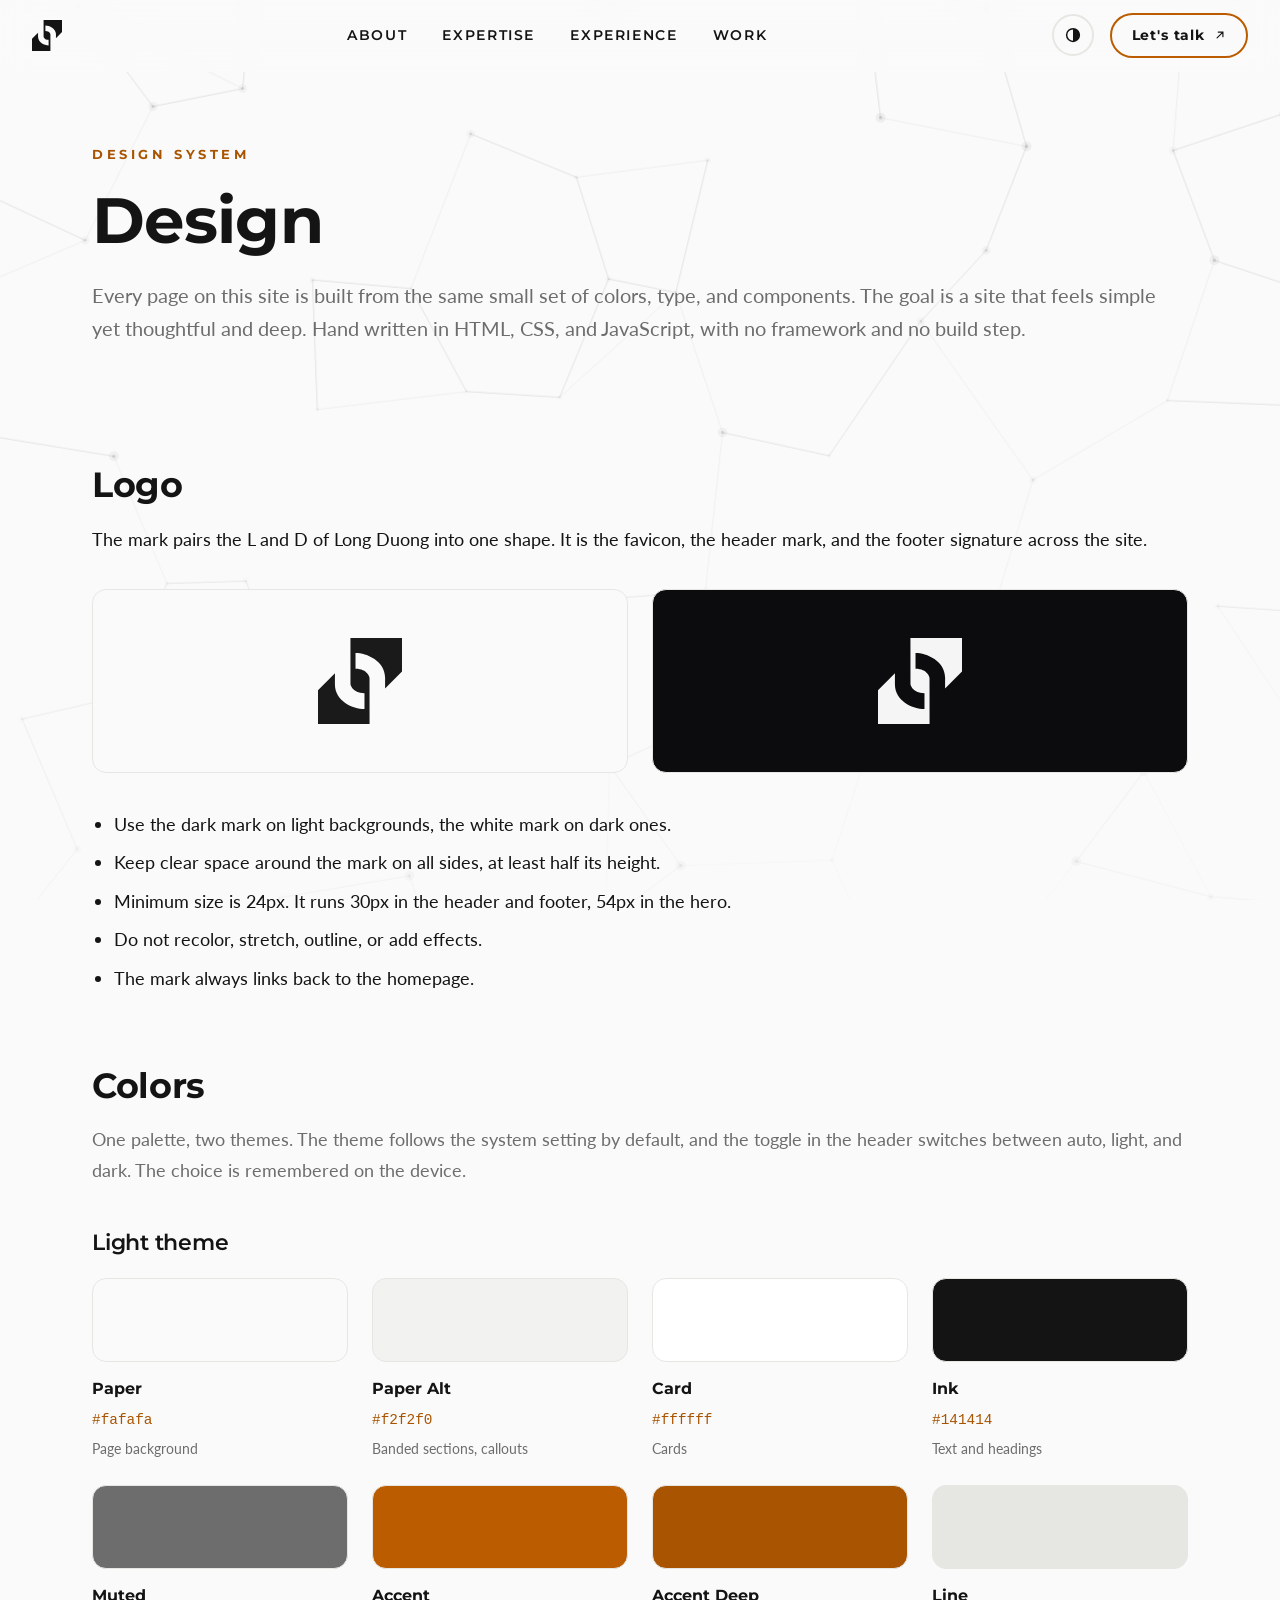
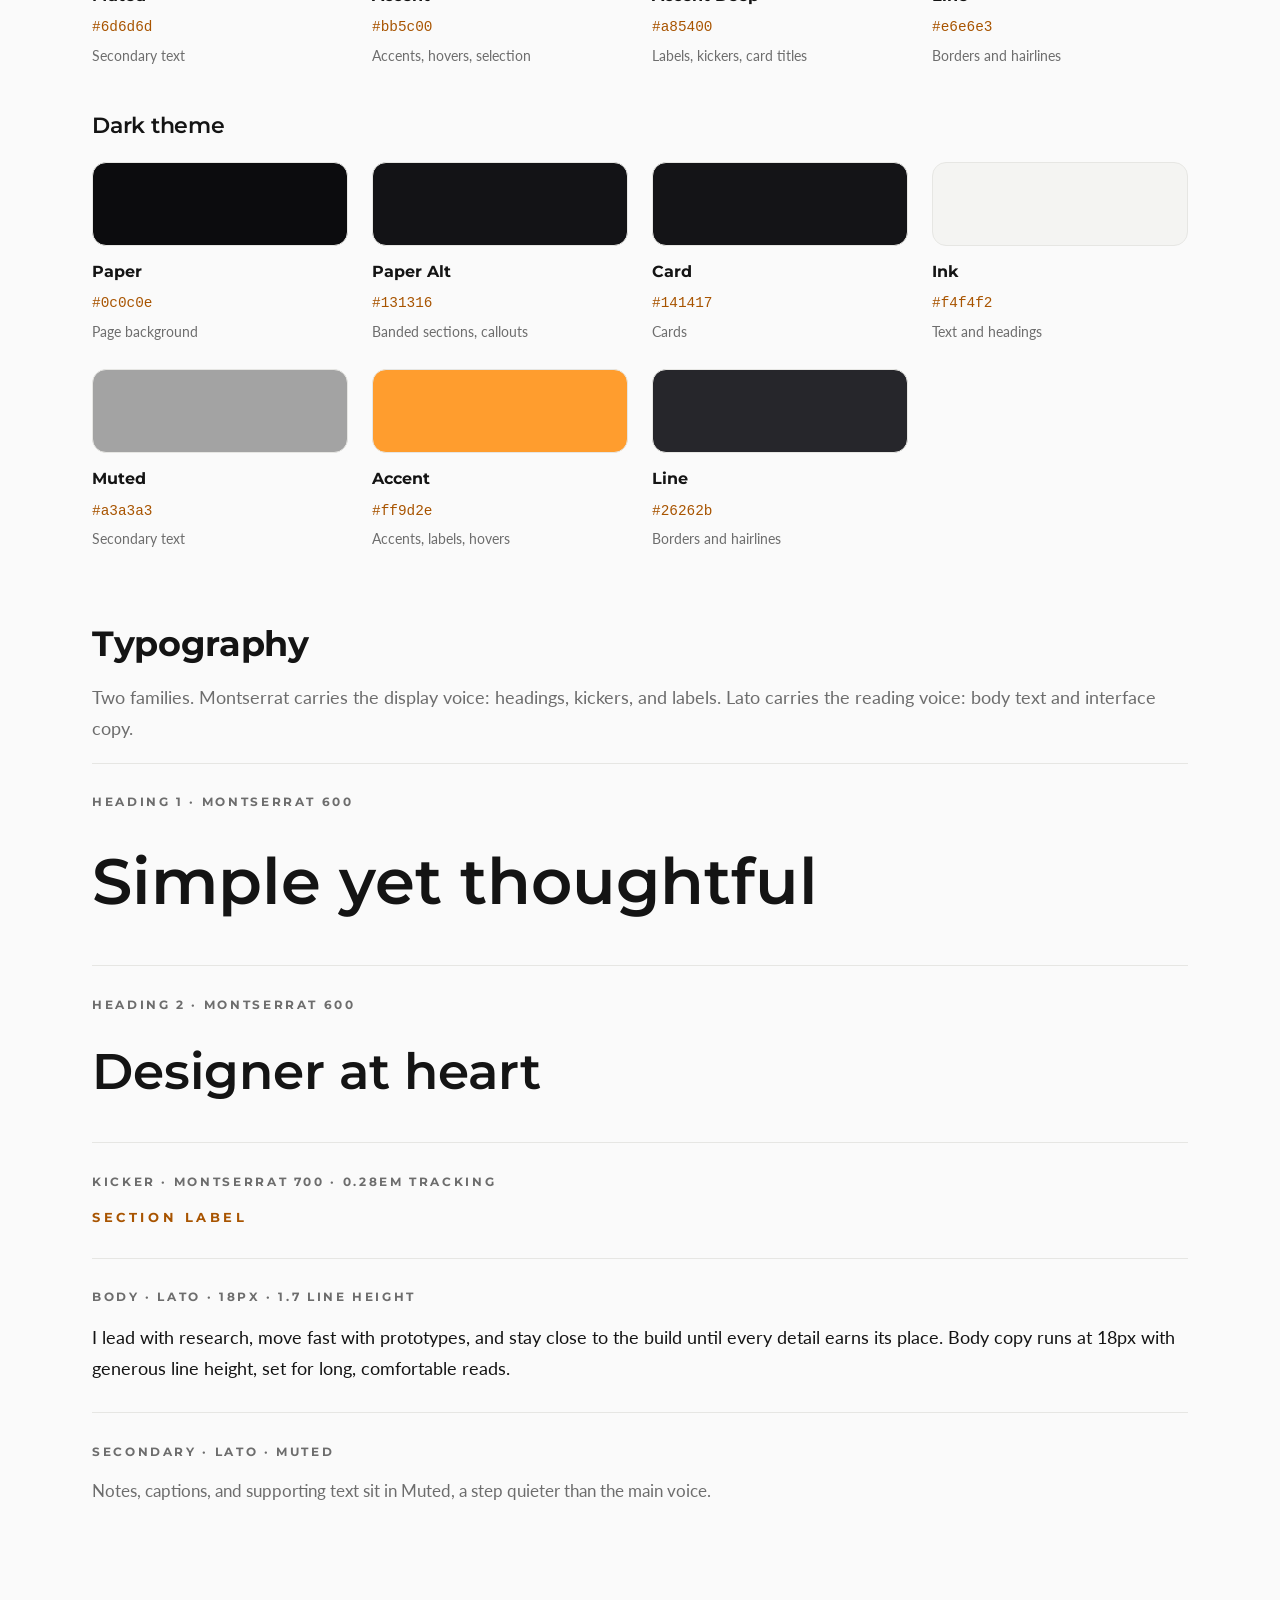
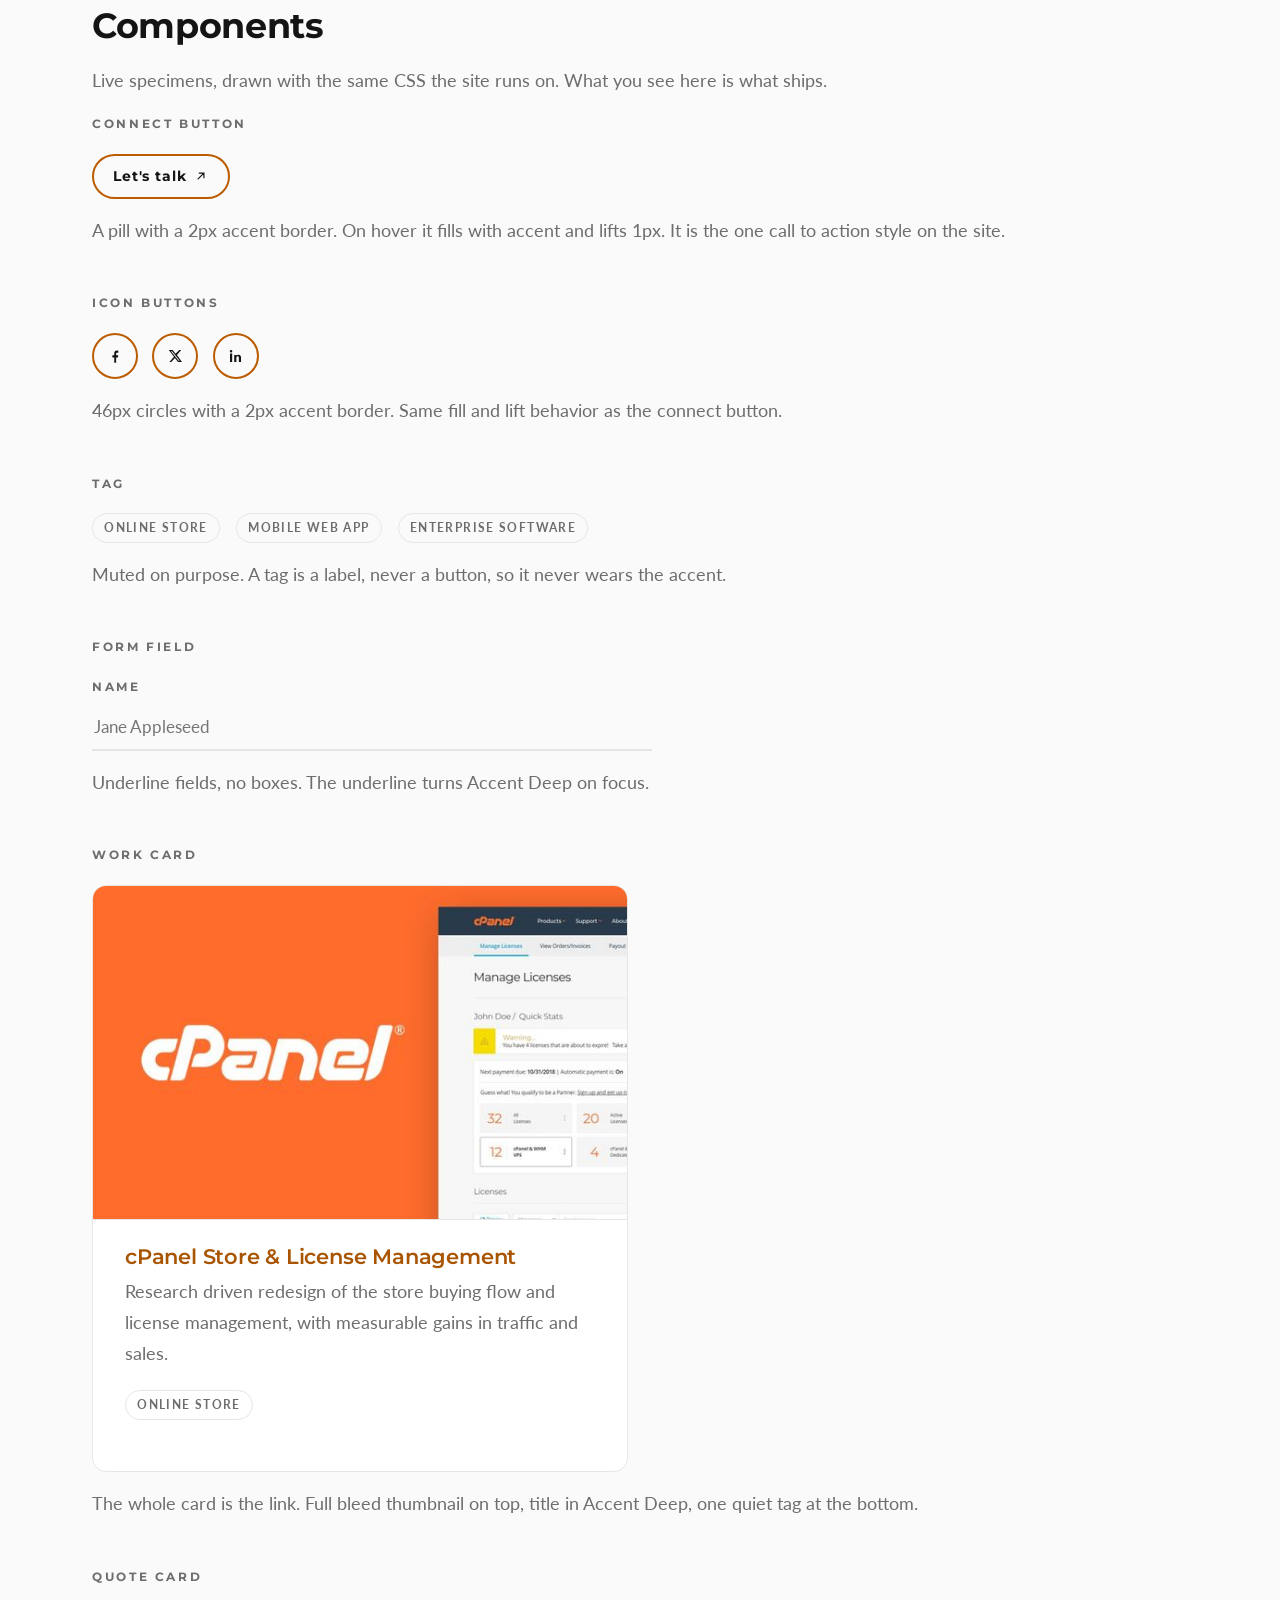
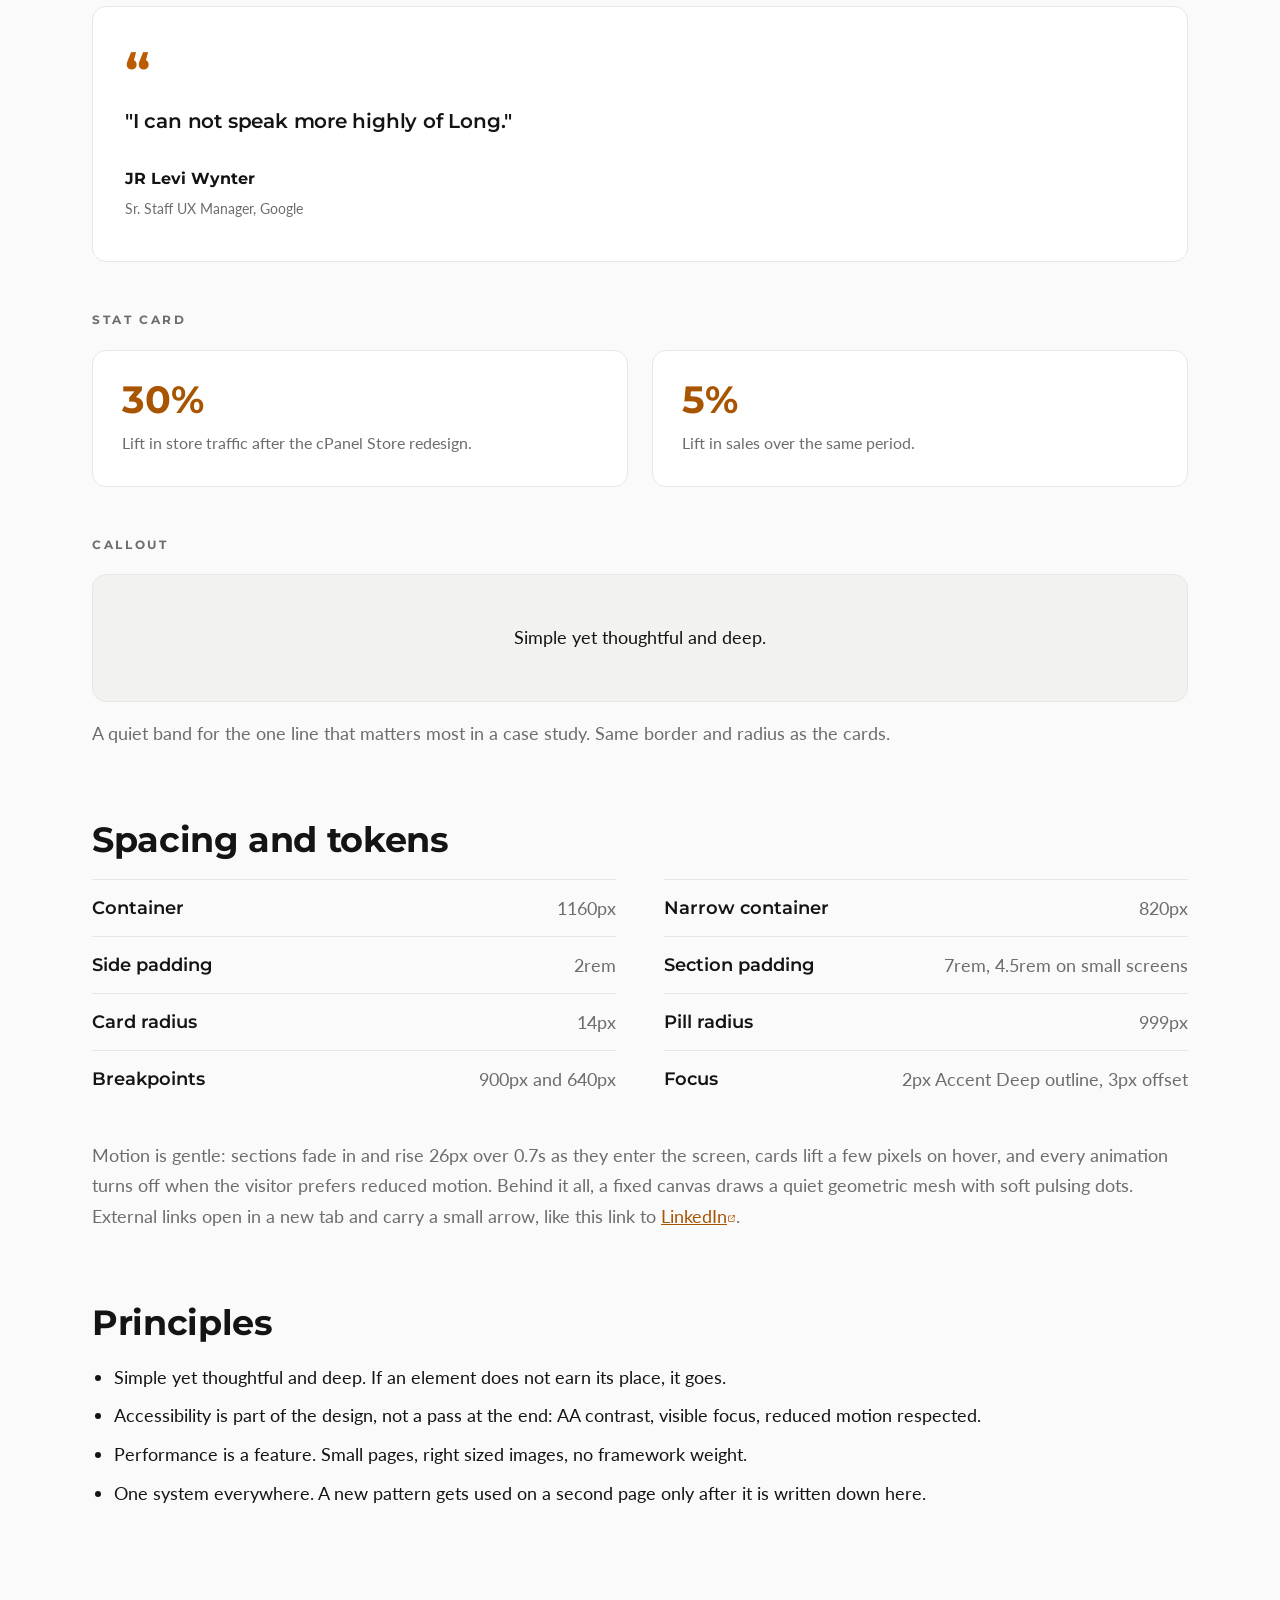
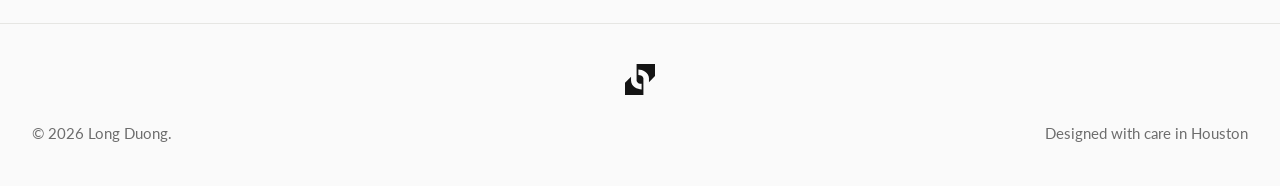
==== design/index.html @ f94f862a "Trailing-slash URLs: homepage, sitemap, design page + redirect stub" ====
<!DOCTYPE html>
<html lang="en">
<head>
<meta charset="UTF-8">
<meta name="viewport" content="width=device-width, initial-scale=1.0">
<title>Design | Long Duong</title>
<meta name="description" content="The design system behind lduong.com: logo, colors, typography, components, and tokens. Simple yet thoughtful and deep.">
<link rel="canonical" href="https://lduong.com/design">
<meta property="og:type" content="website">
<meta property="og:site_name" content="Long Duong">
<meta property="og:title" content="Design | Long Duong">
<meta property="og:description" content="The design system behind lduong.com: logo, colors, typography, components, and tokens. Simple yet thoughtful and deep.">
<meta property="og:url" content="https://lduong.com/design/">
<meta property="og:image" content="https://lduong.com/images/og-card.png">
<meta name="twitter:card" content="summary_large_image">
<meta name="twitter:title" content="Design | Long Duong">
<meta name="twitter:description" content="The design system behind lduong.com: logo, colors, typography, components, and tokens. Simple yet thoughtful and deep.">
<meta name="twitter:image" content="https://lduong.com/images/og-card.png">
<link rel="icon" type="image/svg+xml" href="../images/logo.svg" media="(prefers-color-scheme: light)">
<link rel="icon" type="image/svg+xml" href="../images/logo-white.svg" media="(prefers-color-scheme: dark)">
<link rel="apple-touch-icon" href="../favicon.svg">
<link rel="preconnect" href="https://fonts.googleapis.com">
<link rel="preconnect" href="https://fonts.gstatic.com" crossorigin>
<link rel="preload" as="style" href="https://fonts.googleapis.com/css2?family=Montserrat:wght@300;400;600;700;800&family=Lato:ital,wght@0,300;0,400;0,700;1,400&display=swap">
<link href="https://fonts.googleapis.com/css2?family=Montserrat:wght@300;400;600;700;800&family=Lato:ital,wght@0,300;0,400;0,700;1,400&display=swap" rel="stylesheet" media="print" onload="this.media='all'">
<noscript><link href="https://fonts.googleapis.com/css2?family=Montserrat:wght@300;400;600;700;800&family=Lato:ital,wght@0,300;0,400;0,700;1,400&display=swap" rel="stylesheet"></noscript>
<script>
(function(){try{var t=localStorage.getItem('ld-theme');if(t==='light'||t==='dark')document.documentElement.setAttribute('data-theme',t);}catch(e){}})();
</script>
<!-- Google tag (gtag.js) -->
<script async src="https://www.googletagmanager.com/gtag/js?id=G-ZN2ECQF2DN"></script>
<script>
  window.dataLayer = window.dataLayer || [];
  function gtag(){dataLayer.push(arguments);}
  gtag('js', new Date());
  gtag('config', 'G-ZN2ECQF2DN');
</script>
<!-- Microsoft Clarity -->
<script type="text/javascript">
  (function(c,l,a,r,i,t,y){
    c[a]=c[a]||function(){(c[a].q=c[a].q||[]).push(arguments)};
    t=l.createElement(r);t.async=1;t.src="https://www.clarity.ms/tag/"+i;
    y=l.getElementsByTagName(r)[0];y.parentNode.insertBefore(t,y);
  })(window, document, "clarity", "script", "u0vo263eke");
</script>
<link rel="stylesheet" href="../styles.css?v=56">
<style>
  .ds-sub { font-family: var(--display); font-size: 1.35rem; font-weight: 600; margin: 2.8rem 0 1.2rem; }
  .ds-note { color: var(--muted); margin-bottom: 1.2rem; }
  .ds-rules { margin: 0 0 1.2rem 1.4rem; }
  .ds-rules li { margin-bottom: 0.5rem; }
  .logo-cards { display: grid; grid-template-columns: 1fr 1fr; gap: 1.5rem; margin: 2.2rem 0; }
  .logo-card { border: 1px solid var(--line); border-radius: 14px; padding: 3rem 2rem; display: flex; align-items: center; justify-content: center; }
  .logo-card.light { background: #fafafa; }
  .logo-card.dark { background: #0c0c0e; }
  .logo-card img { width: 84px; height: auto; display: block; }
  .swatches { display: grid; grid-template-columns: repeat(4, 1fr); gap: 1.5rem; margin: 1.5rem 0 2.2rem; }
  .sw .chip { height: 84px; border: 1px solid var(--line); border-radius: 14px; margin-bottom: 0.8rem; }
  .sw .meta b { display: block; font-family: var(--display); font-size: 1rem; font-weight: 700; }
  .sw .meta code { font-size: 0.9rem; color: var(--accent-deep); }
  .sw .meta span { display: block; color: var(--muted); font-size: 0.9rem; margin-top: 0.25rem; }
  .spec { border-top: 1px solid var(--line); padding: 1.8rem 0; }
  .spec:last-of-type { border-bottom: 1px solid var(--line); }
  .spec .spec-label { font-family: var(--display); font-size: 0.75rem; font-weight: 700; letter-spacing: 0.22em; text-transform: uppercase; color: var(--muted); margin-bottom: 0.9rem; }
  .spec-h1 { font-size: clamp(2.4rem, 5.5vw, 4rem); font-weight: 600; }
  .spec-h2 { font-size: clamp(2rem, 4.5vw, 3.1rem); font-weight: 600; }
  .comp-block { margin: 0 0 3rem; }
  .comp-block:last-child { margin-bottom: 0; }
  .comp-label { font-family: var(--display); font-size: 0.75rem; font-weight: 700; letter-spacing: 0.22em; text-transform: uppercase; color: var(--muted); margin-bottom: 1.1rem; }
  .comp-row { display: flex; gap: 1rem; align-items: center; flex-wrap: wrap; }
  .tokens { display: grid; grid-template-columns: 1fr 1fr; gap: 0 3rem; margin: 0; }
  .tokens div { display: flex; justify-content: space-between; gap: 2rem; padding: 0.8rem 0; border-top: 1px solid var(--line); }
  .tokens dt { font-family: var(--display); font-weight: 600; }
  .tokens dd { color: var(--muted); text-align: right; margin: 0; }
  @media (max-width: 900px) {
    .swatches { grid-template-columns: repeat(2, 1fr); }
    .tokens { grid-template-columns: 1fr; }
  }
  @media (max-width: 640px) {
    .logo-cards { grid-template-columns: 1fr; }
    .swatches { grid-template-columns: 1fr; }
  }
</style>
</head>
<body>
<canvas id="bgCanvas" aria-hidden="true"></canvas>

<header class="site-nav" id="siteNav">
  <a class="nav-logo" href="../#top" aria-label="Long Duong, back to homepage">
    <svg viewBox="0 0 150 153.76" width="30" height="31" aria-hidden="true"><path fill="currentColor" d="M58,82.65s3,16,25,16v28.14c-21,0-52.8-14.17-52.8-44.31,0-7.07.07-13.51.07-19.3L0,93.46c0,.16.08.32.12.48L0,93.88v59.88H92.09L92,71S89,55,67,55V26.86c20,0,52.84,14.17,52.84,44.31,0,6.92-.07,13.24-.07,18.93L150,59.88v0l0,0V0H57.93Z"/></svg>
  </a>
  <nav class="nav-links" aria-label="Primary">
    <a href="../#about">About</a>
    <a href="../#expertise">Expertise</a>
    <a href="../#experience">Experience</a>
    <a href="../#work">Work</a>
  </nav>
  <div class="nav-actions">
    <button class="theme-toggle" id="themeToggle" data-state="auto" aria-label="Theme: auto. Activate to change.">
      <svg class="tt-auto" viewBox="0 0 24 24" width="18" height="18" aria-hidden="true"><circle cx="12" cy="12" r="8.5" fill="none" stroke="currentColor" stroke-width="2"/><path d="M12 3.5a8.5 8.5 0 0 1 0 17z" fill="currentColor"/></svg>
      <svg class="tt-sun" viewBox="0 0 24 24" width="18" height="18" aria-hidden="true"><circle cx="12" cy="12" r="4.5" fill="none" stroke="currentColor" stroke-width="2"/><path d="M12 2.5v2.3M12 19.2v2.3M2.5 12h2.3M19.2 12h2.3M5.2 5.2l1.6 1.6M17.2 17.2l1.6 1.6M18.8 5.2l-1.6 1.6M6.8 17.2l-1.6 1.6" stroke="currentColor" stroke-width="2" stroke-linecap="round"/></svg>
      <svg class="tt-moon" viewBox="0 0 24 24" width="18" height="18" aria-hidden="true"><path d="M20 14.5A8 8 0 0 1 9.5 4 8 8 0 1 0 20 14.5z" fill="none" stroke="currentColor" stroke-width="2" stroke-linejoin="round"/></svg>
    </button>
    <a class="btn-connect" href="../#contact">Let's talk
      <svg viewBox="0 0 24 24" width="14" height="14" aria-hidden="true"><path d="M7 17L17 7M9 7h8v8" fill="none" stroke="currentColor" stroke-width="2" stroke-linecap="round"/></svg>
    </a>
  </div>
</header>

<main id="top">

  <section class="case-hero">
    <div class="wrap">
      <p class="kicker">Design system</p>
      <h1>Design</h1>
      <p class="case-lede">Every page on this site is built from the same small set of colors, type, and components. The goal is a site that feels simple yet thoughtful and deep. Hand written in HTML, CSS, and JavaScript, with no framework and no build step.</p>
    </div>
  </section>

  <div class="case-body">
    <div class="wrap">

      <h2 class="reveal">Logo</h2>
      <p class="reveal">The mark pairs the L and D of Long Duong into one shape. It is the favicon, the header mark, and the footer signature across the site.</p>
      <div class="logo-cards reveal">
        <div class="logo-card light"><img src="../images/logo.svg" alt="Long Duong logo, dark on light"></div>
        <div class="logo-card dark"><img src="../images/logo-white.svg" alt="Long Duong logo, white on dark"></div>
      </div>
      <ul class="ds-rules reveal">
        <li>Use the dark mark on light backgrounds, the white mark on dark ones.</li>
        <li>Keep clear space around the mark on all sides, at least half its height.</li>
        <li>Minimum size is 24px. It runs 30px in the header and footer, 54px in the hero.</li>
        <li>Do not recolor, stretch, outline, or add effects.</li>
        <li>The mark always links back to the homepage.</li>
      </ul>

      <h2 class="reveal">Colors</h2>
      <p class="ds-note reveal">One palette, two themes. The theme follows the system setting by default, and the toggle in the header switches between auto, light, and dark. The choice is remembered on the device.</p>

      <h3 class="ds-sub reveal">Light theme</h3>
      <div class="swatches reveal">
        <div class="sw"><div class="chip" style="background:#fafafa"></div><div class="meta"><b>Paper</b><code>#fafafa</code><span>Page background</span></div></div>
        <div class="sw"><div class="chip" style="background:#f2f2f0"></div><div class="meta"><b>Paper Alt</b><code>#f2f2f0</code><span>Banded sections, callouts</span></div></div>
        <div class="sw"><div class="chip" style="background:#ffffff"></div><div class="meta"><b>Card</b><code>#ffffff</code><span>Cards</span></div></div>
        <div class="sw"><div class="chip" style="background:#141414"></div><div class="meta"><b>Ink</b><code>#141414</code><span>Text and headings</span></div></div>
        <div class="sw"><div class="chip" style="background:#6d6d6d"></div><div class="meta"><b>Muted</b><code>#6d6d6d</code><span>Secondary text</span></div></div>
        <div class="sw"><div class="chip" style="background:#bb5c00"></div><div class="meta"><b>Accent</b><code>#bb5c00</code><span>Accents, hovers, selection</span></div></div>
        <div class="sw"><div class="chip" style="background:#a85400"></div><div class="meta"><b>Accent Deep</b><code>#a85400</code><span>Labels, kickers, card titles</span></div></div>
        <div class="sw"><div class="chip" style="background:#e6e6e3"></div><div class="meta"><b>Line</b><code>#e6e6e3</code><span>Borders and hairlines</span></div></div>
      </div>

      <h3 class="ds-sub reveal">Dark theme</h3>
      <div class="swatches reveal">
        <div class="sw"><div class="chip" style="background:#0c0c0e"></div><div class="meta"><b>Paper</b><code>#0c0c0e</code><span>Page background</span></div></div>
        <div class="sw"><div class="chip" style="background:#131316"></div><div class="meta"><b>Paper Alt</b><code>#131316</code><span>Banded sections, callouts</span></div></div>
        <div class="sw"><div class="chip" style="background:#141417"></div><div class="meta"><b>Card</b><code>#141417</code><span>Cards</span></div></div>
        <div class="sw"><div class="chip" style="background:#f4f4f2"></div><div class="meta"><b>Ink</b><code>#f4f4f2</code><span>Text and headings</span></div></div>
        <div class="sw"><div class="chip" style="background:#a3a3a3"></div><div class="meta"><b>Muted</b><code>#a3a3a3</code><span>Secondary text</span></div></div>
        <div class="sw"><div class="chip" style="background:#ff9d2e"></div><div class="meta"><b>Accent</b><code>#ff9d2e</code><span>Accents, labels, hovers</span></div></div>
        <div class="sw"><div class="chip" style="background:#26262b"></div><div class="meta"><b>Line</b><code>#26262b</code><span>Borders and hairlines</span></div></div>
      </div>

      <h2 class="reveal">Typography</h2>
      <p class="ds-note reveal">Two families. Montserrat carries the display voice: headings, kickers, and labels. Lato carries the reading voice: body text and interface copy.</p>

      <div class="spec reveal">
        <p class="spec-label">Heading 1 · Montserrat 600</p>
        <p class="spec-h1" style="font-family:var(--display);margin:0">Simple yet thoughtful</p>
      </div>
      <div class="spec reveal">
        <p class="spec-label">Heading 2 · Montserrat 600</p>
        <p class="spec-h2" style="font-family:var(--display);margin:0">Designer at heart</p>
      </div>
      <div class="spec reveal">
        <p class="spec-label">Kicker · Montserrat 700 · 0.28em tracking</p>
        <p class="kicker" style="margin:0">Section label</p>
      </div>
      <div class="spec reveal">
        <p class="spec-label">Body · Lato · 18px · 1.7 line height</p>
        <p style="margin:0">I lead with research, move fast with prototypes, and stay close to the build until every detail earns its place. Body copy runs at 18px with generous line height, set for long, comfortable reads.</p>
      </div>
      <div class="spec reveal">
        <p class="spec-label">Secondary · Lato · Muted</p>
        <p class="section-note" style="margin:0">Notes, captions, and supporting text sit in Muted, a step quieter than the main voice.</p>
      </div>

      <h2 class="reveal">Components</h2>
      <p class="ds-note reveal">Live specimens, drawn with the same CSS the site runs on. What you see here is what ships.</p>

      <div class="comp-block reveal">
        <p class="comp-label">Connect button</p>
        <div class="comp-row">
          <a class="btn-connect" href="../#contact">Let's talk
            <svg viewBox="0 0 24 24" width="14" height="14" aria-hidden="true"><path d="M7 17L17 7M9 7h8v8" fill="none" stroke="currentColor" stroke-width="2" stroke-linecap="round"/></svg>
          </a>
        </div>
        <p class="ds-note" style="margin-top:1rem">A pill with a 2px accent border. On hover it fills with accent and lifts 1px. It is the one call to action style on the site.</p>
      </div>

      <div class="comp-block reveal">
        <p class="comp-label">Icon buttons</p>
        <div class="socials" style="justify-content:flex-start;margin-top:0">
          <a href="https://www.facebook.com/lduongh" target="_blank" rel="noopener" aria-label="Facebook, opens in new tab">
            <svg viewBox="0 0 24 24" width="18" height="18"><path fill="currentColor" d="M13.5 21v-7h2.4l.4-3h-2.8V9.1c0-.9.3-1.5 1.6-1.5h1.3V4.9c-.3 0-1.1-.1-2-.1-2 0-3.4 1.2-3.4 3.5V11H8.5v3H11v7h2.5z"/></svg>
          </a>
          <a href="https://x.com/lduongh" target="_blank" rel="noopener" aria-label="X, opens in new tab">
            <svg viewBox="0 0 24 24" width="18" height="18"><path fill="currentColor" d="M17.7 4h2.6l-5.7 6.6L21.3 20h-5.3l-4.1-5.4L7.1 20H4.5l6.1-7L3.7 4H9l3.7 4.9L17.7 4zm-.9 14.4h1.4L8.1 5.5H6.6l10.2 12.9z"/></svg>
          </a>
          <a href="https://www.linkedin.com/in/lduongh/" target="_blank" rel="noopener" aria-label="LinkedIn, opens in new tab">
            <svg viewBox="0 0 24 24" width="18" height="18"><path fill="currentColor" d="M6.9 8.6H4V20h2.9V8.6zM5.4 7.3a1.7 1.7 0 1 0 0-3.4 1.7 1.7 0 0 0 0 3.4zM9.6 20h2.9v-5.7c0-.3 0-.6.1-.8.2-.6.7-1.2 1.6-1.2 1.1 0 1.6.9 1.6 2.2V20h2.9v-5.9c0-2.6-1.4-3.8-3.2-3.8-1.5 0-2.2.8-2.5 1.4v-1.1H9.6V20z"/></svg>
          </a>
        </div>
        <p class="ds-note" style="margin-top:1rem">46px circles with a 2px accent border. Same fill and lift behavior as the connect button.</p>
      </div>

      <div class="comp-block reveal">
        <p class="comp-label">Tag</p>
        <div class="comp-row"><span class="work-tag">Online store</span><span class="work-tag">Mobile web app</span><span class="work-tag">Enterprise software</span></div>
        <p class="ds-note" style="margin-top:1rem">Muted on purpose. A tag is a label, never a button, so it never wears the accent.</p>
      </div>

      <div class="comp-block reveal">
        <p class="comp-label">Form field</p>
        <div class="field" style="max-width:560px;margin-bottom:0">
          <label for="ds-name">Name</label>
          <input id="ds-name" type="text" autocomplete="off" placeholder="Jane Appleseed">
        </div>
        <p class="ds-note" style="margin-top:1rem">Underline fields, no boxes. The underline turns Accent Deep on focus.</p>
      </div>

      <div class="comp-block reveal">
        <p class="comp-label">Work card</p>
        <div class="work-grid">
          <a class="work-card" href="../case-studies/cpanel-store/">
            <span class="work-thumb"><img src="../images/case-studies/cpanel-header.jpg?v=2" alt="cPanel Store redesign preview" loading="lazy"></span>
            <h3>cPanel Store &amp; License Management</h3>
            <p>Research driven redesign of the store buying flow and license management, with measurable gains in traffic and sales.</p>
            <p class="work-tag-row"><span class="work-tag">Online store</span></p>
          </a>
        </div>
        <p class="ds-note" style="margin-top:1rem">The whole card is the link. Full bleed thumbnail on top, title in Accent Deep, one quiet tag at the bottom.</p>
      </div>

      <div class="comp-block reveal">
        <p class="comp-label">Quote card</p>
        <figure class="quote-card">
          <blockquote>"I can not speak more highly of Long."</blockquote>
          <figcaption>
            <strong>JR Levi Wynter</strong>
            <span>Sr. Staff UX Manager, Google</span>
          </figcaption>
        </figure>
      </div>

      <div class="comp-block reveal">
        <p class="comp-label">Stat card</p>
        <div class="case-stats" style="margin:0">
          <div class="case-stat">
            <span class="num">30%</span>
            <p>Lift in store traffic after the cPanel Store redesign.</p>
          </div>
          <div class="case-stat">
            <span class="num">5%</span>
            <p>Lift in sales over the same period.</p>
          </div>
        </div>
      </div>

      <div class="comp-block reveal">
        <p class="comp-label">Callout</p>
        <p class="case-callout" style="margin:0">Simple yet thoughtful and deep.</p>
        <p class="ds-note" style="margin-top:1rem">A quiet band for the one line that matters most in a case study. Same border and radius as the cards.</p>
      </div>

      <h2 class="reveal">Spacing and tokens</h2>
      <dl class="tokens reveal">
        <div><dt>Container</dt><dd>1160px</dd></div>
        <div><dt>Narrow container</dt><dd>820px</dd></div>
        <div><dt>Side padding</dt><dd>2rem</dd></div>
        <div><dt>Section padding</dt><dd>7rem, 4.5rem on small screens</dd></div>
        <div><dt>Card radius</dt><dd>14px</dd></div>
        <div><dt>Pill radius</dt><dd>999px</dd></div>
        <div><dt>Breakpoints</dt><dd>900px and 640px</dd></div>
        <div><dt>Focus</dt><dd>2px Accent Deep outline, 3px offset</dd></div>
      </dl>
      <p class="ds-note reveal" style="margin-top:2rem">Motion is gentle: sections fade in and rise 26px over 0.7s as they enter the screen, cards lift a few pixels on hover, and every animation turns off when the visitor prefers reduced motion. Behind it all, a fixed canvas draws a quiet geometric mesh with soft pulsing dots. External links open in a new tab and carry a small arrow, like this link to <a href="https://www.linkedin.com/in/lduongh/" target="_blank" rel="noopener" aria-label="LinkedIn, opens in new tab" style="color:var(--accent-deep)">LinkedIn<svg class="ext-icon" viewBox="0 0 24 24" width="9" height="9" aria-hidden="true" fill="none" stroke="currentColor" stroke-width="2" stroke-linecap="round" stroke-linejoin="round"><path d="M15 4h5v5"/><path d="M20 4 10.5 13.5"/><path d="M19 13.5V19a1 1 0 0 1-1 1H5a1 1 0 0 1-1-1V6a1 1 0 0 1 1-1h5.5"/></svg></a>.</p>

      <h2 class="reveal">Principles</h2>
      <ul class="ds-rules reveal">
        <li>Simple yet thoughtful and deep. If an element does not earn its place, it goes.</li>
        <li>Accessibility is part of the design, not a pass at the end: AA contrast, visible focus, reduced motion respected.</li>
        <li>Performance is a feature. Small pages, right sized images, no framework weight.</li>
        <li>One system everywhere. A new pattern gets used on a second page only after it is written down here.</li>
      </ul>

    </div>
  </div>

</main>

<footer class="site-footer">
  <div class="wrap">
    <a class="foot-logo" href="../#top" aria-label="Back to top">
      <svg viewBox="0 0 150 153.76" width="30" height="31" aria-hidden="true"><path fill="currentColor" d="M58,82.65s3,16,25,16v28.14c-21,0-52.8-14.17-52.8-44.31,0-7.07.07-13.51.07-19.3L0,93.46c0,.16.08.32.12.48L0,93.88v59.88H92.09L92,71S89,55,67,55V26.86c20,0,52.84,14.17,52.84,44.31,0,6.92-.07,13.24-.07,18.93L150,59.88v0l0,0V0H57.93Z"/></svg>
    </a>
    <div class="foot-row">
      <p>© <span id="year">2026</span> Long Duong.</p>
      <p><a class="foot-design" href="./">Designed with care in Houston</a></p>
    </div>
  </div>
</footer>

<script src="../script.js?v=34"></script>
</body>
</html>
---- styles.css ----
/* ============ lduongh v2.0 — editorial minimal ============ */
:root {
  --paper: #fafafa;
  --paper-alt: #f2f2f0;
  --ink: #141414;
  --muted: #6d6d6d;
  --line: #e6e6e3;
  --accent: #bb5c00;
  --accent-deep: #a85400;
  --accent-solid: #bb5c00;
  --btn-bg: #141414;
  --btn-text: #ffffff;
  --on-accent: #ffffff;
  --card: #ffffff;
  --maxw: 1160px;
  --narrow: 820px;
  --display: "Montserrat", -apple-system, "Segoe UI", sans-serif;
  --text: "Lato", -apple-system, "Segoe UI", sans-serif;
}

@media (prefers-color-scheme: dark) {
  :root:not([data-theme="light"]) {
    --paper: #0c0c0e;
    --paper-alt: #131316;
    --ink: #f4f4f2;
    --muted: #a3a3a3;
    --line: #26262b;
    --accent: #ff9d2e;
    --accent-deep: #ff9d2e;
    --accent-solid: #ff9d2e;
    --btn-bg: #f4f4f2;
    --btn-text: #0c0c0e;
    --on-accent: #0c0c0e;
    --card: #141417;
  }
}
:root[data-theme="dark"] {
  --paper: #0c0c0e;
  --paper-alt: #131316;
  --ink: #f4f4f2;
  --muted: #a3a3a3;
  --line: #26262b;
  --accent: #ff9d2e;
  --accent-deep: #ff9d2e;
  --accent-solid: #ff9d2e;
  --btn-bg: #f4f4f2;
  --btn-text: #0c0c0e;
  --on-accent: #0c0c0e;
  --card: #141417;
}

* { margin: 0; padding: 0; box-sizing: border-box; }

html { scroll-behavior: smooth; }

body {
  font-family: var(--text);
  background: var(--paper);
  color: var(--ink);
  font-size: 18px;
  line-height: 1.7;
  -webkit-font-smoothing: antialiased;
}

::selection { background: var(--accent-solid); color: var(--on-accent); }

/* Ambient geometric lattice rendered on a fixed canvas behind the page. */
#bgCanvas {
  position: fixed;
  inset: 0;
  width: 100%;
  height: 100%;
  z-index: 0;
  pointer-events: none;
}
main, .site-footer { position: relative; z-index: 1; }

.wrap { max-width: var(--maxw); margin: 0 auto; padding: 0 2rem; }
.wrap.narrow { max-width: var(--narrow); }
.center { text-align: center; }

h1, h2, h3 { font-family: var(--display); line-height: 1.12; letter-spacing: -0.01em; }

section { scroll-margin-top: 84px; }
.section { padding: 7rem 0; }
.section.alt { background: var(--paper-alt); }

.kicker {
  font-family: var(--display);
  font-size: 0.8rem;
  font-weight: 700;
  letter-spacing: 0.28em;
  text-transform: uppercase;
  color: var(--accent-deep);
  margin-bottom: 1.2rem;
}

.section h2 {
  font-size: clamp(2rem, 4.5vw, 3.1rem);
  font-weight: 600;
  margin-bottom: 2rem;
}

.section-note {
  color: var(--muted);
  font-size: 1.05rem;
  margin-bottom: 3rem;
}
.center .section-note { margin-left: auto; margin-right: auto; }

/* ---------- reveal ---------- */
.reveal { opacity: 0; transform: translateY(26px); transition: opacity 0.7s ease, transform 0.7s ease; }
.reveal.in { opacity: 1; transform: none; }
@media (prefers-reduced-motion: reduce) {
  .reveal { opacity: 1; transform: none; transition: none; }
  .work-thumb img, .work-card:hover .work-thumb img { transform: none; transition: none; }
  html { scroll-behavior: auto; }
}

/* ---------- nav ---------- */
.site-nav {
  position: fixed; top: 0; left: 0; right: 0; z-index: 50;
  display: flex; align-items: center; justify-content: space-between;
  padding: 0 2rem; height: 72px;
  background: color-mix(in srgb, var(--paper) 82%, transparent);
  backdrop-filter: blur(14px); -webkit-backdrop-filter: blur(14px);
  border-bottom: 1px solid transparent;
  transition: border-color 0.3s ease;
}
.site-nav.scrolled { border-bottom-color: var(--line); }

.nav-logo { display: inline-flex; color: var(--ink); transition: color 0.25s ease; }
.nav-logo:hover { color: var(--accent); }
.logo-light { display: none; }
@media (prefers-color-scheme: dark) {
  :root:not([data-theme="light"]) .logo-dark { display: none; }
  :root:not([data-theme="light"]) .logo-light { display: inline-block; }
}
:root[data-theme="dark"] .logo-dark { display: none; }
:root[data-theme="dark"] .logo-light { display: inline-block; }

.hero-role .arrow { color: var(--accent); font-weight: 400; }
.nav-actions { display: flex; align-items: center; gap: 1rem; }
.theme-toggle {
  display: inline-flex; align-items: center; justify-content: center;
  width: 42px; height: 42px; border-radius: 50%;
  background: transparent; border: 2px solid var(--line);
  color: var(--ink); cursor: pointer;
  transition: border-color 0.25s ease, color 0.25s ease, transform 0.25s ease;
}
.theme-toggle:hover { border-color: var(--accent-solid); color: var(--accent); transform: translateY(-2px); }
.theme-toggle svg { display: none; }
.theme-toggle[data-state="auto"] .tt-auto { display: block; }
.theme-toggle[data-state="light"] .tt-sun { display: block; }
.theme-toggle[data-state="dark"] .tt-moon { display: block; }

.nav-links { display: flex; gap: 2.2rem; }
.nav-links a {
  color: var(--ink); text-decoration: none;
  font-family: var(--display); font-size: 0.85rem; font-weight: 600;
  letter-spacing: 0.12em; text-transform: uppercase;
  position: relative;
}
.nav-links a::after {
  content: ""; position: absolute; left: 0; bottom: -6px;
  width: 0; height: 2px; background: var(--accent);
  transition: width 0.25s ease;
}
.nav-links a:hover::after { width: 100%; }

.btn-connect {
  display: inline-flex; align-items: center; gap: 0.5rem;
  font-family: var(--display); font-size: 0.85rem; font-weight: 700;
  letter-spacing: 0.06em; text-decoration: none;
  color: var(--ink); background: transparent;
  border: 2px solid var(--accent-solid);
  padding: 0.55rem 1.2rem; border-radius: 999px;
  transition: background 0.25s ease, color 0.25s ease, transform 0.25s ease;
}
.btn-connect:hover { background: var(--accent-solid); color: var(--on-accent); border-color: var(--accent-solid); transform: translateY(-1px); }

/* ---------- hero ---------- */
.hero {
  min-height: 100svh;
  display: flex; flex-direction: column; justify-content: center;
  padding: 9rem 0 4rem; position: relative; overflow: hidden;
}
.hero-grid {
  display: grid; grid-template-columns: 7fr 5fr;
  gap: 4rem; align-items: stretch; position: relative;
}
.hero-mark { margin-bottom: 1.6rem; }
.eyebrow {
  font-family: var(--display); font-size: 0.8rem; font-weight: 700;
  letter-spacing: 0.28em; text-transform: uppercase;
  color: var(--muted); margin-bottom: 1.4rem;
}
.eyebrow::before {
  content: ""; display: inline-block; width: 2.2rem; height: 2px;
  background: var(--accent); vertical-align: middle; margin-right: 0.8rem;
}
.hero h1 {
  font-size: clamp(3.8rem, 10vw, 7.5rem);
  font-weight: 600; letter-spacing: -0.03em; line-height: 0.98;
  margin-bottom: 1.4rem;
}
.hero-role {
  font-family: var(--display); font-size: clamp(1.05rem, 2.4vw, 1.4rem);
  font-weight: 600; margin-bottom: 1.4rem;
}
.hero-role .amp { color: var(--accent-deep); font-weight: 400; }
.hero-lede { color: var(--muted); font-size: 1.1rem; margin-bottom: 2.2rem; }

.hero-socials { display: flex; gap: 0.8rem; }
.hero-socials a {
  width: 46px; height: 46px; border-radius: 50%;
  background: transparent; color: var(--ink);
  border: 2px solid var(--accent-solid);
  display: inline-flex; align-items: center; justify-content: center;
  transition: all 0.25s ease;
}
.hero-socials a:hover { background: var(--accent-solid); color: var(--on-accent); border-color: var(--accent-solid); transform: translateY(-2px); }

.hero-photo { display: flex; }
.hero-photo img {
  width: 100%; height: 100%; object-fit: cover; object-position: top center;
  clip-path: polygon(12% 0, 100% 0, 100% 88%, 88% 100%, 0 100%, 0 12%);
  filter: grayscale(18%);
}

.scroll-cue {
  position: absolute; bottom: 2rem; left: 50%; transform: translateX(-50%);
  width: 26px; height: 42px; border: 2px solid var(--muted);
  border-radius: 14px; display: block; opacity: 0.7;
}
.scroll-cue span {
  display: block; width: 4px; height: 8px; border-radius: 2px;
  background: var(--accent); margin: 7px auto 0;
  animation: cue 1.8s ease-in-out infinite;
}
@keyframes cue { 0%,100% { transform: translateY(0); opacity: 1; } 50% { transform: translateY(10px); opacity: 0.3; } }

/* ---------- about ---------- */
.about-body p { margin-bottom: 1.4rem; color: var(--ink); font-size: 1.08rem; }
.about-body p:first-child { font-size: 1.25rem; }
.fact-row {
  display: grid; grid-template-columns: repeat(3, 1fr); gap: 1.5rem;
  margin-top: 3rem; padding-top: 2.2rem; border-top: 1px solid var(--line);
}
.fact-row dt {
  font-family: var(--display); font-size: 0.75rem; font-weight: 700;
  letter-spacing: 0.22em; text-transform: uppercase;
  color: var(--accent-deep); margin-bottom: 0.4rem;
}
.fact-row dd { font-weight: 700; font-size: 1.02rem; }

/* ---------- expertise ---------- */
.expert-list {
  list-style: none; margin-top: 1rem;
  display: grid; grid-template-columns: 1fr 1fr; column-gap: 3rem;
  border-bottom: 1px solid var(--line);
}
.expert-list li {
  display: grid; grid-template-columns: 56px 1fr; gap: 1.2rem;
  padding: 2rem 0; border-top: 1px solid var(--line);
  transition: padding 0.25s ease;
}
.expert-list li:hover { padding-left: 0.6rem; }
.expert-list .num {
  font-family: var(--display); font-weight: 300; font-size: 1rem;
  color: var(--accent-deep); letter-spacing: 0.1em; padding-top: 0.35rem;
}
.expert-list h3 {
  font-size: 1.35rem; font-weight: 600; margin-bottom: 0.5rem;
}
.expert-list p { color: var(--muted); }

/* ---------- timeline ---------- */
.timeline { position: relative; margin-top: 1rem; padding-left: 2px; }
.timeline::before {
  content: ""; position: absolute; left: 8px; top: 12px; bottom: 12px;
  width: 2px; background: var(--line);
}
.t-row { position: relative; padding-left: 2.6rem; margin-bottom: 0.4rem; }
.t-toggle {
  width: 100%; background: none; border: none; cursor: pointer;
  display: grid; grid-template-columns: 1fr auto auto; gap: 1.4rem;
  align-items: baseline; text-align: left; padding: 1.3rem 0;
  font-family: var(--text); color: var(--ink);
}
.t-dot {
  position: absolute; left: 2px; top: 1.75rem;
  width: 14px; height: 14px; border-radius: 50%;
  background: var(--paper); border: 3px solid var(--accent);
  transition: background 0.25s ease;
}
.t-row:first-child .t-dot { background: var(--accent); box-shadow: 0 0 0 5px color-mix(in srgb, var(--accent) 18%, transparent); }
.t-main strong { display: block; font-family: var(--display); font-size: 1.2rem; font-weight: 600; }
.t-co { color: var(--muted); font-size: 0.98rem; }
.t-date {
  font-family: var(--display); font-size: 0.78rem; font-weight: 600;
  letter-spacing: 0.14em; text-transform: uppercase;
  color: var(--muted); white-space: nowrap;
}
.t-plus {
  font-size: 1.6rem; font-weight: 300; color: var(--accent-deep);
  line-height: 1; transition: transform 0.25s ease;
}
.t-toggle[aria-expanded="true"] .t-plus { transform: rotate(45deg); }
.t-toggle:hover .t-main strong { color: var(--accent-deep); }
.t-detail { max-height: 0; overflow: hidden; transition: max-height 0.45s ease; }
.t-detail p { color: var(--muted); margin-bottom: 0.7rem; padding-right: 2rem; }
.t-detail ul { list-style: disc; padding: 0 2rem 1.6rem 1.3rem; color: var(--muted); }
.t-detail li { margin-bottom: 0.4rem; }

/* ---------- education ---------- */
.edu-block { margin-top: 4.5rem; }
.edu-block h3 { font-size: 1.5rem; font-weight: 600; margin-bottom: 1.4rem; }
.edu-list { list-style: none; display: grid; grid-template-columns: 1fr 1fr; gap: 0; }
.edu-list li {
  display: flex; gap: 1.2rem; align-items: baseline;
  padding: 0.8rem 0; border-top: 1px solid var(--line);
}
.edu-list li span {
  font-family: var(--display); font-size: 0.8rem; font-weight: 700;
  color: var(--accent-deep); min-width: 64px;
}

/* ---------- selected work ---------- */
.work-grid {
  display: grid; grid-template-columns: repeat(2, 1fr);
  gap: 1.5rem; margin-top: 1rem;
}
.work-card {
  border: 1px solid var(--line); border-radius: 14px;
  padding: 0 0 2rem; background: var(--card); overflow: hidden;
  transition: transform 0.25s ease, border-color 0.25s ease;
  display: block; color: inherit; text-decoration: none;
}
.work-card:hover { transform: translateY(-4px); border-color: var(--accent); }
.work-thumb { display: block; overflow: hidden; aspect-ratio: 16/10; border-bottom: 1px solid var(--line); }
.work-thumb img { width: 100%; height: 100%; object-fit: cover; object-position: left center; display: block; transition: transform 0.4s ease; }
.work-card:hover .work-thumb img { transform: scale(1.04); }

/* ---------- case study pages ---------- */
.case-hero { padding: 9rem 0 3rem; }
.case-hero h1 { font-size: clamp(2.4rem, 5.5vw, 4rem); margin-bottom: 1.4rem; max-width: 900px; }
.case-lede { font-size: 1.25rem; color: var(--muted); line-height: 1.65; }
.case-meta {
  display: grid; grid-template-columns: repeat(2, 1fr); gap: 1.5rem;
  margin: 3rem 0 0; padding: 2rem 0 0; border-top: 1px solid var(--line);
}
.case-meta h2 { font-size: 0.78rem; letter-spacing: 0.14em; text-transform: uppercase; color: var(--accent-deep); margin-bottom: 0.6rem; }
.case-meta p { font-size: 0.98rem; line-height: 1.6; }
.case-body { padding: 0 0 6rem; }
.case-body h2 { font-size: clamp(1.7rem, 3vw, 2.2rem); margin: 4.5rem 0 1.2rem; }
.case-body h3 { font-size: 1.35rem; margin: 2.8rem 0 0.9rem; }
.case-body p { margin-bottom: 1.2rem; }
.case-body ul { margin: 0 0 1.2rem 1.4rem; }
.case-body li { margin-bottom: 0.5rem; }
.case-figure { margin: 2.2rem 0 2.8rem; }
.case-figure img { width: 100%; height: auto; display: block; border: 1px solid var(--line); border-radius: 14px; }
.case-figure figcaption { color: var(--muted); font-size: 0.92rem; margin-top: 0.7rem; text-align: center; }
.case-screens { display: grid; grid-template-columns: repeat(3, 1fr); gap: 1.2rem; margin: 2.2rem 0 2.8rem; }
.case-screens.four { grid-template-columns: repeat(4, 1fr); }
.case-screens.two { grid-template-columns: repeat(2, 1fr); }
.case-screens figure { margin: 0; }
.case-screens img { width: 100%; height: auto; display: block; border: 1px solid var(--line); border-radius: 14px; }
.case-screens figcaption { color: var(--muted); font-size: 0.88rem; margin-top: 0.6rem; text-align: center; }
.case-stats { display: grid; grid-template-columns: repeat(2, 1fr); gap: 1.5rem; margin: 2.2rem 0 2.8rem; }
.case-stats.three { grid-template-columns: repeat(3, 1fr); }
.case-stats.four { grid-template-columns: repeat(4, 1fr); }
.case-stat { border: 1px solid var(--line); border-radius: 14px; padding: 1.8rem; background: var(--card); }
.case-stat .num { font-family: var(--display); font-size: 2.4rem; font-weight: 700; color: var(--accent-deep); line-height: 1.1; }
.case-stat p { margin: 0.5rem 0 0; font-size: 0.98rem; color: var(--muted); }
.scenario-card { border: 1px solid var(--line); border-radius: 14px; padding: 2rem; background: var(--card); margin: 0 0 1.5rem; display: grid; grid-template-columns: 360px 1fr; gap: 0.25rem 2rem; align-items: start; }
.scenario-card h3 { margin-top: 0; margin-bottom: 1rem; grid-column: 1 / -1; grid-row: 1; }
.scenario-card .scenario-lines { grid-column: 2; grid-row: 2; }
.scenario-card .scenario-lines p { margin: 0 0 0.6rem; }
.scenario-card .scenario-lines p:last-child { margin-bottom: 0; }
.scenario-card .scenario-objective-head,
.scenario-card .scenario-data-head { font-size: 0.78rem; letter-spacing: 0.14em; text-transform: uppercase; color: var(--accent-deep); font-weight: 700; }
.scenario-card .scenario-data-head { margin-top: 1.5rem; padding-top: 1.5rem; border-top: 1px solid var(--line); }
.scenario-card li strong { color: var(--ink); }
.scenario-card-text { grid-template-columns: auto 1fr; align-items: center; gap: 0.25rem 2.5rem; }
.scenario-icon-wrap { grid-column: 1; grid-row: 1; display: flex; align-items: center; justify-content: center; }
.scenario-icon { width: 110px; height: 110px; flex-shrink: 0; }
.scenario-content { grid-column: 2; grid-row: 1; }
.scenario-content h3 { margin: 0 0 0.8rem; }
.scenario-content ul { margin-bottom: 0; }
.scenario-video { display: block; width: 100%; max-width: 360px; border: 1px solid var(--line); border-radius: 14px; grid-column: 1; grid-row: 2; }
.case-cta { margin-top: 4.5rem; padding: 2.8rem 2rem; border: 1px solid var(--line); border-radius: 14px; background: var(--card); text-align: center; }
.case-cta p { font-size: 1.4rem; font-weight: 600; margin: 0 0 1.4rem; }
.case-cta .btn-connect { font-size: 0.95rem; padding: 0.7rem 1.5rem; }
.case-icon-row { display: grid; grid-template-columns: repeat(3, 1fr); gap: 2.5rem; margin: 2.5rem 0 3rem; text-align: center; }
.case-icon-row.two { grid-template-columns: repeat(2, 1fr); }
.case-icon-row.four { grid-template-columns: repeat(4, 1fr); }
.case-icon-row svg { width: 56px; height: 56px; margin-bottom: 1.2rem; }
.case-icon-row h3 { font-size: 1.25rem; margin: 0 0 0.6rem; }
.case-icon-row p { margin: 0; font-size: 1rem; line-height: 1.65; }
.case-callout { background: var(--paper-alt); border: 1px solid var(--line); border-radius: 14px; padding: 3rem 2rem; text-align: center; margin: 2.5rem 0; font-size: 1.15rem; line-height: 1.6; }
.case-nav { display: flex; justify-content: space-between; gap: 1rem; margin-top: 3rem; flex-wrap: wrap; }
.case-nav a { color: var(--accent-deep); text-decoration: none; font-weight: 700; }
.case-nav a:hover { text-decoration: underline; }
@media (max-width: 900px) {
  .case-meta { grid-template-columns: repeat(2, 1fr); }
  .case-screens { grid-template-columns: repeat(2, 1fr); }
  .case-screens.four { grid-template-columns: repeat(2, 1fr); }
  .case-stats { grid-template-columns: 1fr; }
  .case-stats.three, .case-stats.four { grid-template-columns: repeat(2, 1fr); }
  .case-icon-row { grid-template-columns: 1fr; gap: 2rem; }
  .case-icon-row.two, .case-icon-row.four { grid-template-columns: repeat(2, 1fr); }
  .scenario-card { grid-template-columns: 1fr; }
  .scenario-card h3 { grid-column: 1; grid-row: 1; }
  .scenario-card .scenario-video { grid-column: 1; grid-row: 2; }
  .scenario-card .scenario-lines { grid-column: 1; grid-row: 3; }
  .scenario-card-text { grid-template-columns: 1fr; }
  .scenario-icon-wrap { grid-column: 1; grid-row: 1; }
  .scenario-content { grid-column: 1; grid-row: 2; }
  .scenario-icon { width: 84px; height: 84px; }
}
@media (max-width: 560px) {
  .case-meta { grid-template-columns: 1fr; }
  .case-stats.three, .case-stats.four { grid-template-columns: 1fr; }
}
.work-card h3 { font-size: 1.3rem; font-weight: 600; margin: 1.6rem 0 0.5rem; padding: 0 2rem; color: var(--accent-deep); }
.work-card p { color: var(--muted); padding: 0 2rem; }
.work-card .work-tag-row { margin-top: 0.5rem; }
.work-tag { display: inline-block; font-size: 0.72rem; font-weight: 700; letter-spacing: 0.12em; text-transform: uppercase; color: var(--muted); border: 1px solid var(--line); border-radius: 999px; padding: 0.25rem 0.7rem; }

/* ---------- kind words ---------- */
.quotes-grid { display: grid; grid-template-columns: 1fr; gap: 1.6rem; margin-bottom: 2.5rem; }
.quote-card {
  border: 1px solid var(--line); border-radius: 14px;
  padding: 2.4rem 2rem; background: var(--card);
  display: flex; flex-direction: column; justify-content: space-between;
  transition: transform 0.25s ease, border-color 0.25s ease;
}
.quote-card:hover { transform: translateY(-4px); border-color: var(--accent); }
.quote-card blockquote {
  font-family: var(--display); font-size: 1.28rem; font-weight: 600;
  line-height: 1.45; letter-spacing: -0.01em; margin-bottom: 1.8rem;
}
.quote-card blockquote::before {
  content: "\201C"; display: block;
  font-size: 3.2rem; line-height: 1; color: var(--accent);
  margin-bottom: 0.6rem; font-weight: 700;
}
.quote-card figcaption strong { display: block; font-family: var(--display); font-size: 1rem; font-weight: 700; }
.quote-card figcaption span { color: var(--muted); font-size: 0.88rem; }
.quotes-note { color: var(--muted); }
.quotes-note a { color: var(--accent-deep); }

/* ---------- credo ---------- */
/* Corners are cut out with clip-path so the ambient canvas background
   shows through, instead of painting opaque triangles over it. */
.credo {
  background:
    repeating-linear-gradient(45deg, rgba(22,22,22,0.05) 0 2px, transparent 2px 18px),
    var(--accent);
  color: #fff;
  padding: clamp(5rem, 11vw, 8rem) 0;
  clip-path: polygon(84px 0, 100% 0, 100% calc(100% - 84px), calc(100% - 84px) 100%, 0 100%, 0 84px);
}
.credo-kicker {
  font-family: var(--display); font-size: 0.8rem; font-weight: 700;
  letter-spacing: 0.28em; text-transform: uppercase;
  color: #fff; margin-bottom: 1.2rem;
}
.credo-line {
  font-family: var(--display);
  font-size: clamp(2.1rem, 5.4vw, 3.9rem);
  font-weight: 600; line-height: 1.16; letter-spacing: -0.02em;
}
.credo-line mark {
  background: #fff; color: var(--accent);
  padding: 0.03em 0.3em;
}
@media (prefers-color-scheme: dark) {
  :root:not([data-theme="light"]) .credo,
  :root:not([data-theme="light"]) .credo-kicker { color: #000; }
  :root:not([data-theme="light"]) .credo-line mark { background: #000; }
}
:root[data-theme="dark"] .credo,
:root[data-theme="dark"] .credo-kicker { color: #000; }
:root[data-theme="dark"] .credo-line mark { background: #000; }

/* ---------- contact ---------- */
#contactForm { max-width: 560px; margin: 0 auto; text-align: left; }
.field { margin-bottom: 1.8rem; }
.field label {
  display: block; font-family: var(--display); font-size: 0.75rem;
  font-weight: 700; letter-spacing: 0.22em; text-transform: uppercase;
  color: var(--muted); margin-bottom: 0.5rem;
}
.field input, .field textarea {
  width: 100%; background: transparent; border: none;
  border-bottom: 2px solid var(--line);
  padding: 0.7rem 0.1rem; font-family: var(--text); font-size: 1.05rem;
  color: var(--ink); transition: border-color 0.25s ease; border-radius: 0;
}
.field textarea { resize: vertical; min-height: 120px; }
.field input:focus, .field textarea:focus { outline: none; border-bottom-color: var(--accent-deep); }
#contactForm button {
  display: inline-flex; align-items: center; gap: 0.6rem;
  background: transparent; color: var(--ink);
  border: 2px solid var(--accent-solid); cursor: pointer;
  font-family: var(--display); font-weight: 700; font-size: 1rem;
  letter-spacing: 0.04em; padding: 0.9rem 2.3rem; border-radius: 999px;
  transition: transform 0.25s ease, background 0.25s ease, color 0.25s ease;
}
#contactForm button:hover { background: var(--accent-solid); color: var(--on-accent); border-color: var(--accent-solid); transform: translateY(-2px); }
.form-status { margin-top: 1.2rem; min-height: 1.6em; color: var(--muted); }

.socials { display: flex; gap: 0.9rem; justify-content: center; margin-top: 3.5rem; }
.socials a {
  width: 46px; height: 46px; border-radius: 50%;
  background: transparent; color: var(--ink);
  border: 2px solid var(--accent-solid);
  display: inline-flex; align-items: center; justify-content: center;
  transition: all 0.25s ease;
}
.socials a:hover { background: var(--accent-solid); color: var(--on-accent); border-color: var(--accent-solid); transform: translateY(-3px); }

/* ---------- external link indicator (HDN pattern, brand colors) ---------- */
.ext-icon { flex-shrink: 0; width: 9px; height: 9px; }
/* Superscript position next to inline text links. */
.quotes-note a .ext-icon { vertical-align: super; margin-left: 0.22em; }


/* ---------- keyboard focus ---------- */
:focus-visible { outline: 2px solid var(--accent-deep); outline-offset: 3px; border-radius: 6px; }

/* ---------- footer ---------- */
.site-footer { border-top: 1px solid var(--line); padding: 2.5rem 0; }
.site-footer > .wrap { max-width: none; }
.foot-logo { display: flex; justify-content: center; margin-bottom: 1.6rem; color: var(--ink); transition: color 0.25s ease; }
.foot-logo:hover { color: var(--accent); }
.foot-row { display: flex; align-items: center; justify-content: space-between; gap: 1rem; }
.site-footer p { color: var(--muted); font-size: 0.92rem; }
.site-footer a.foot-design { color: var(--muted); text-decoration: none; transition: color 0.25s ease; }
.site-footer a.foot-design:hover { color: var(--accent-deep); }

/* ---------- responsive ---------- */
@media (max-width: 900px) {
  .hero-grid { grid-template-columns: 1fr; gap: 3rem; }
  .hero-photo { max-width: none; }
  .hero-photo img { height: auto; aspect-ratio: 1 / 1; }
  .hero { padding-top: 7.5rem; }
  .fact-row { grid-template-columns: 1fr; gap: 1.2rem; }
  .expert-list { grid-template-columns: 1fr; }
  .expert-list li { grid-template-columns: 56px 1fr; gap: 1.2rem; }
  .work-grid { grid-template-columns: 1fr; }
}
@media (max-width: 640px) {
  .case-screens.two { grid-template-columns: 1fr; }
  .nav-links { display: none; }
  .section { padding: 4.5rem 0; }
  .t-date { display: none; }
  .t-toggle { grid-template-columns: 1fr auto; }
  .edu-list { grid-template-columns: 1fr; }
  .scroll-cue { display: none; }
  .foot-row { flex-direction: column; text-align: center; gap: 0.4rem; }
}

/* ---------- image zoom (case studies) ---------- */
figure.zoomable img { cursor: zoom-in; }
figure.zoomable figcaption::after { content: " · Click to enlarge"; }
.zoom-backdrop {
  position: fixed; inset: 0; z-index: 90;
  background: rgba(10, 10, 12, 0.72);
  opacity: 0; pointer-events: none;
  transition: opacity 0.25s ease;
}
.zoom-backdrop.is-open { opacity: 1; pointer-events: auto; }
.zoom-clone {
  position: fixed; z-index: 91;
  cursor: zoom-out; border-radius: 14px;
  transition: left 0.3s ease, top 0.3s ease, width 0.3s ease, height 0.3s ease;
}
@media (prefers-reduced-motion: reduce) {
  .zoom-backdrop, .zoom-clone { transition: none; }
}
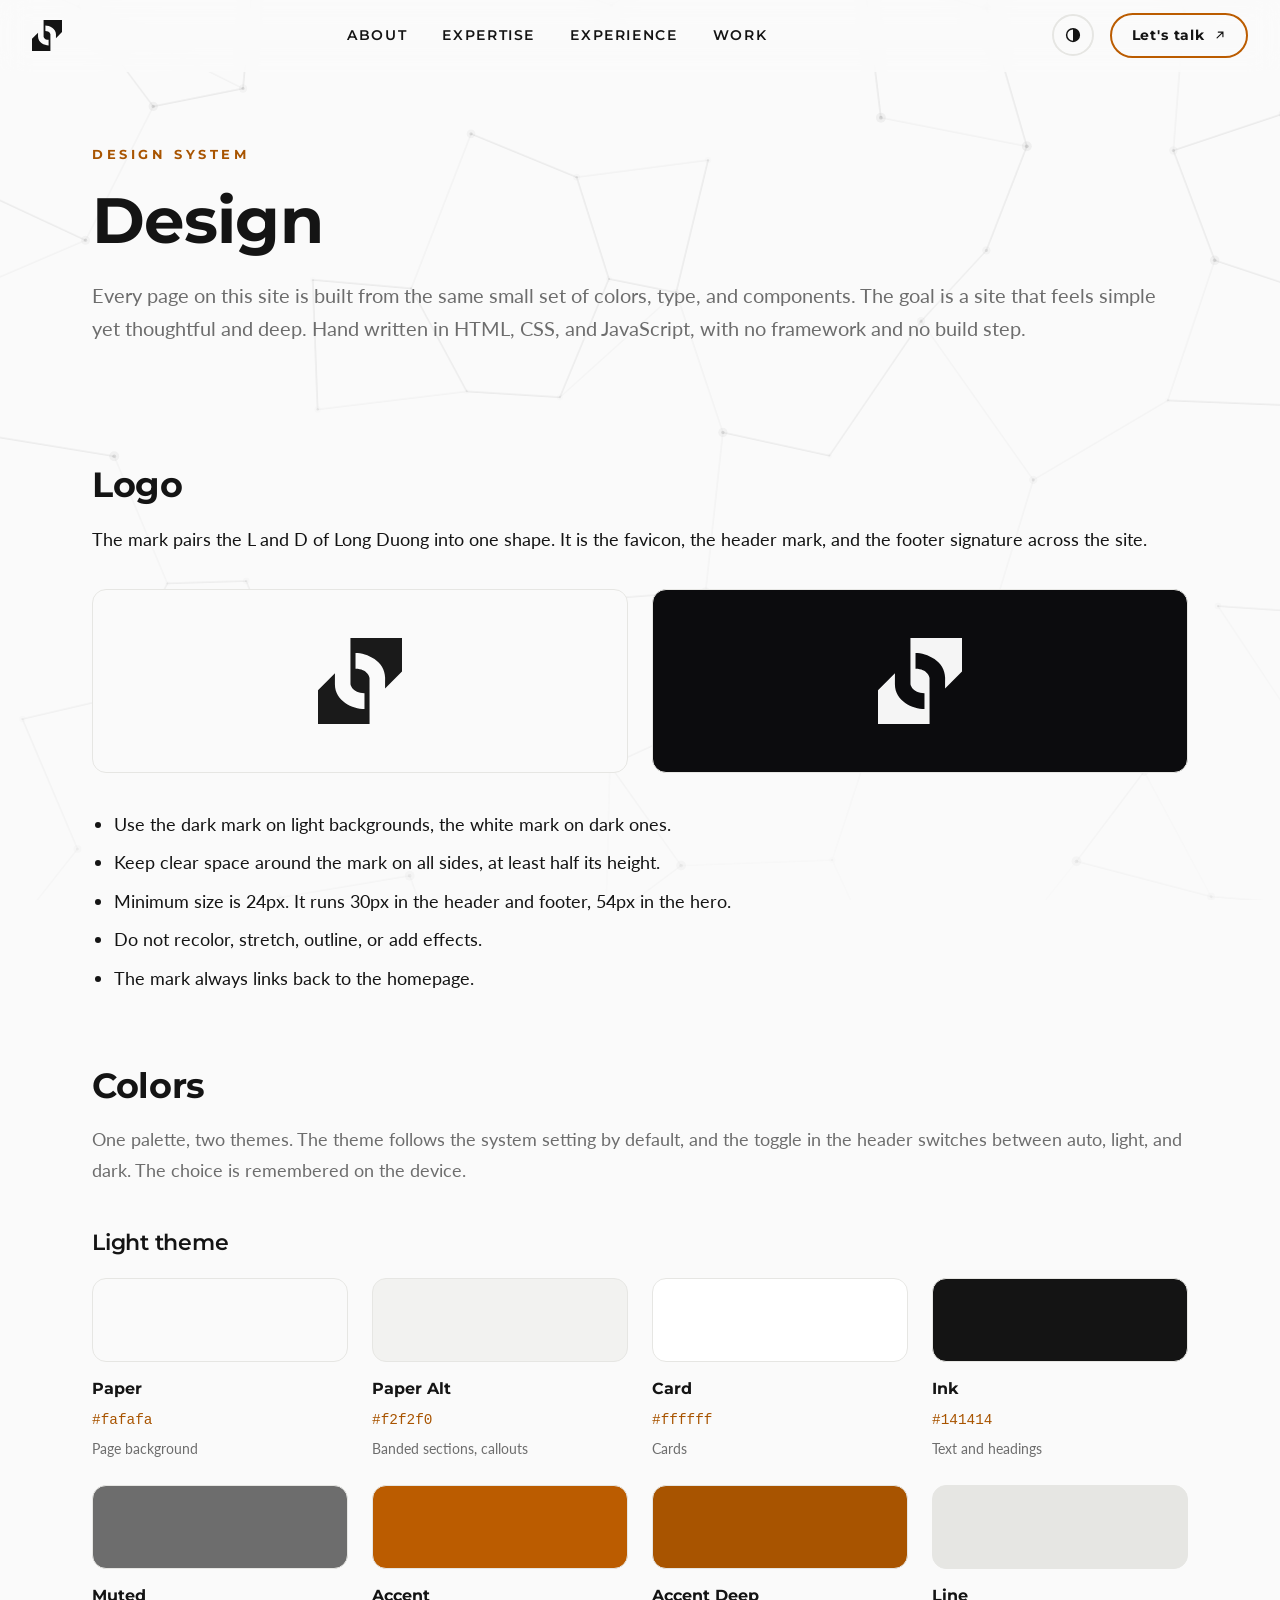
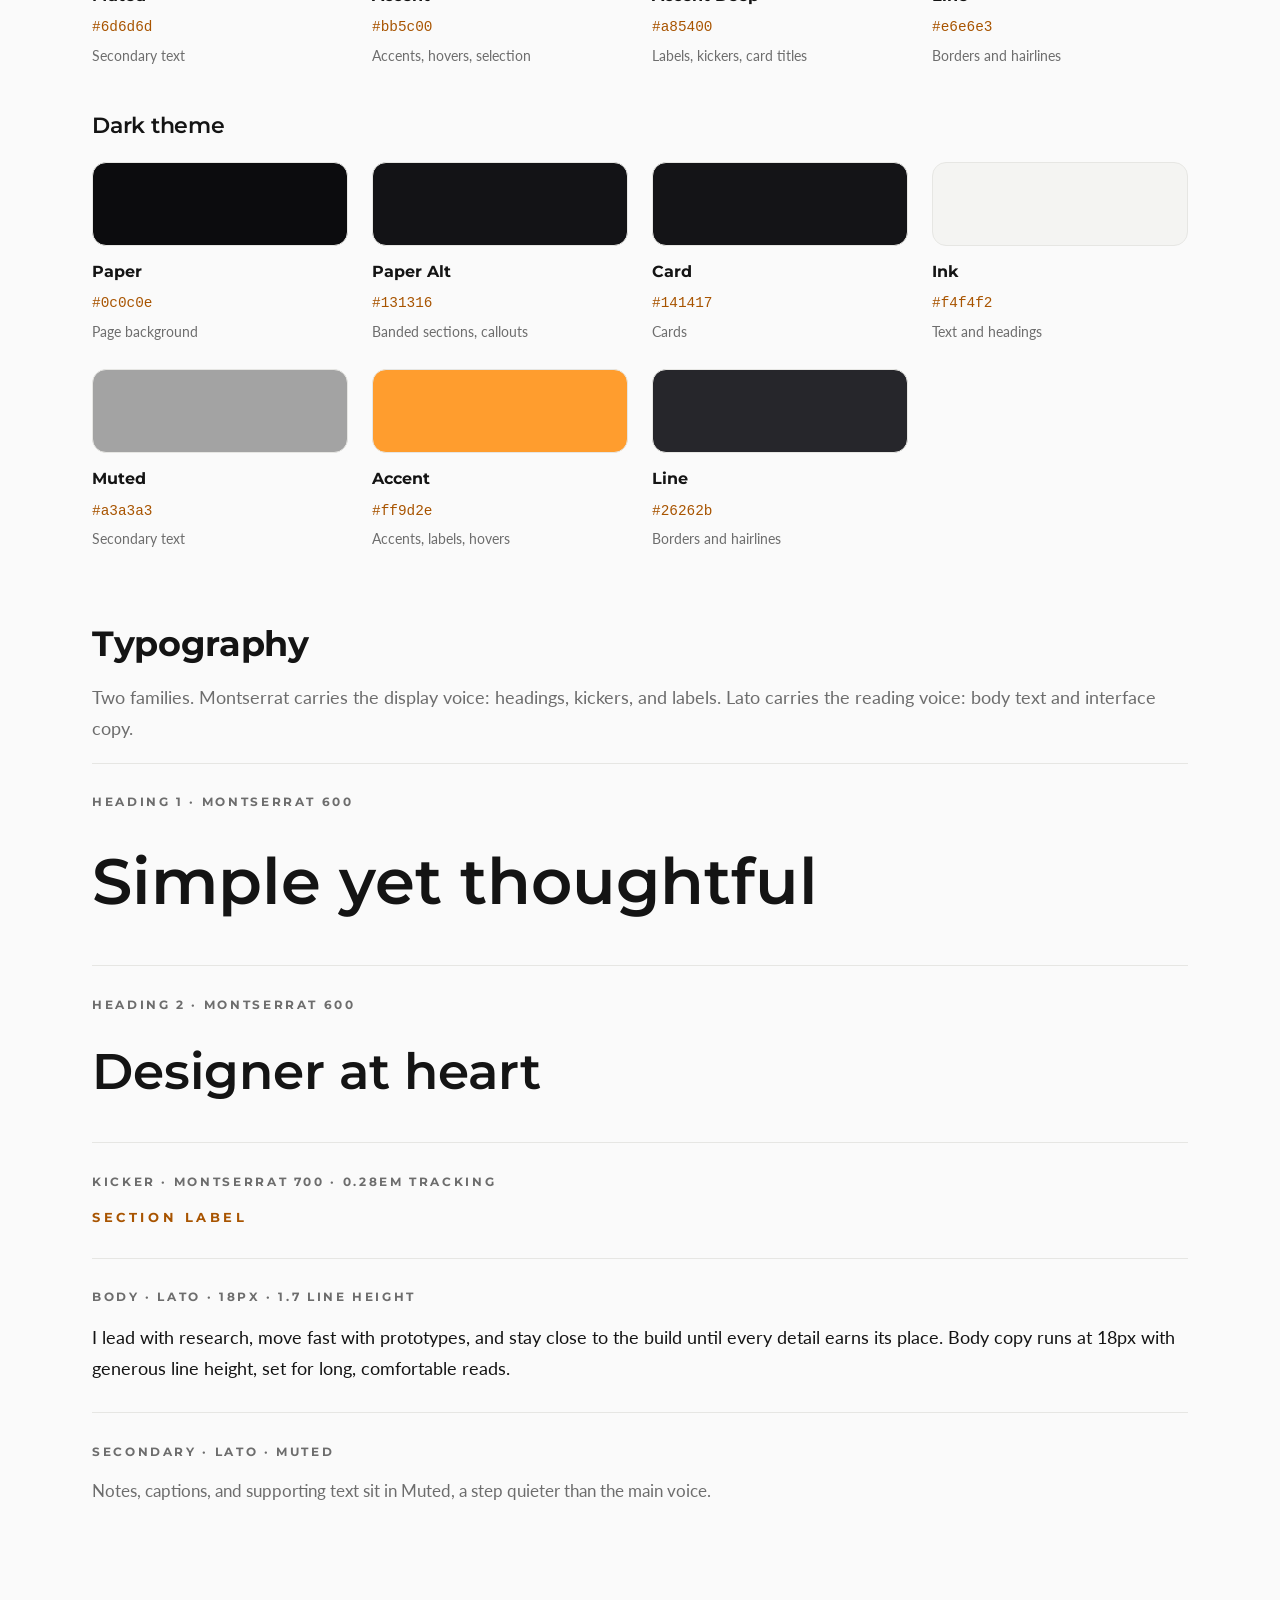
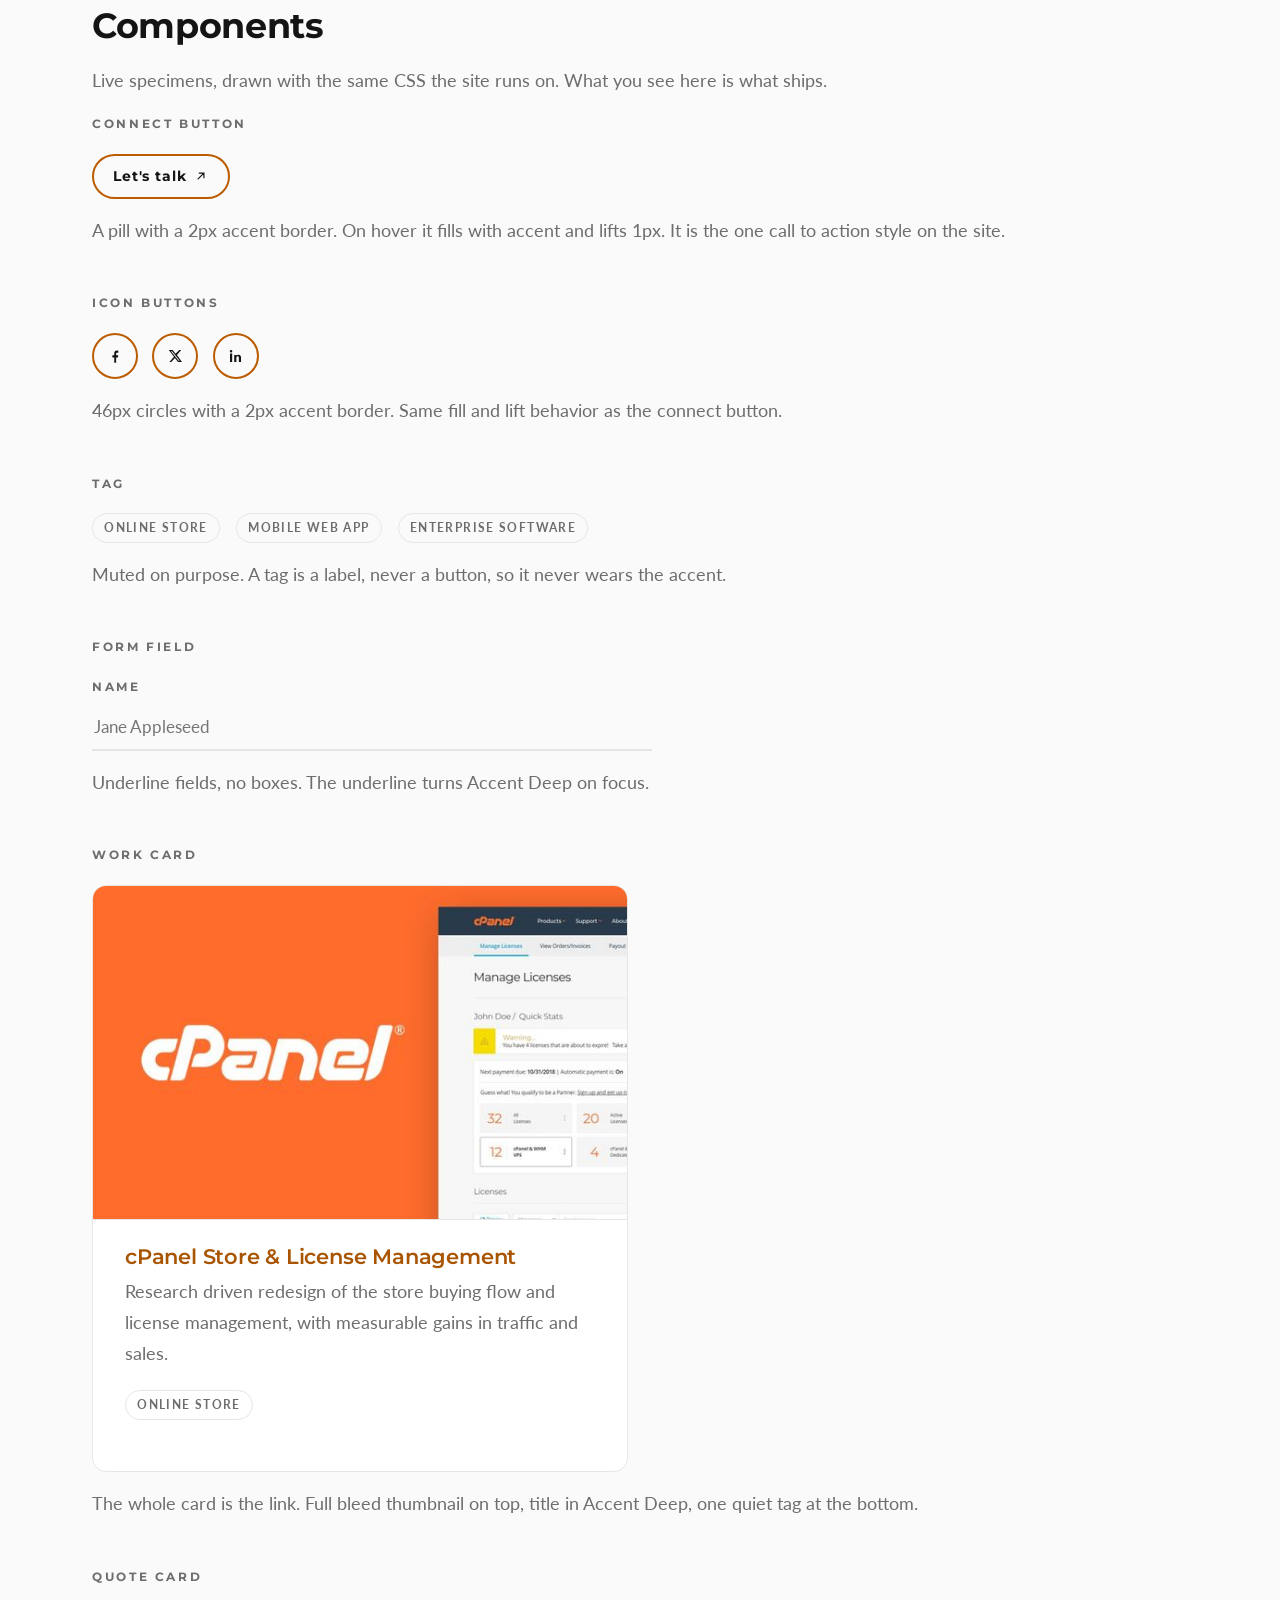
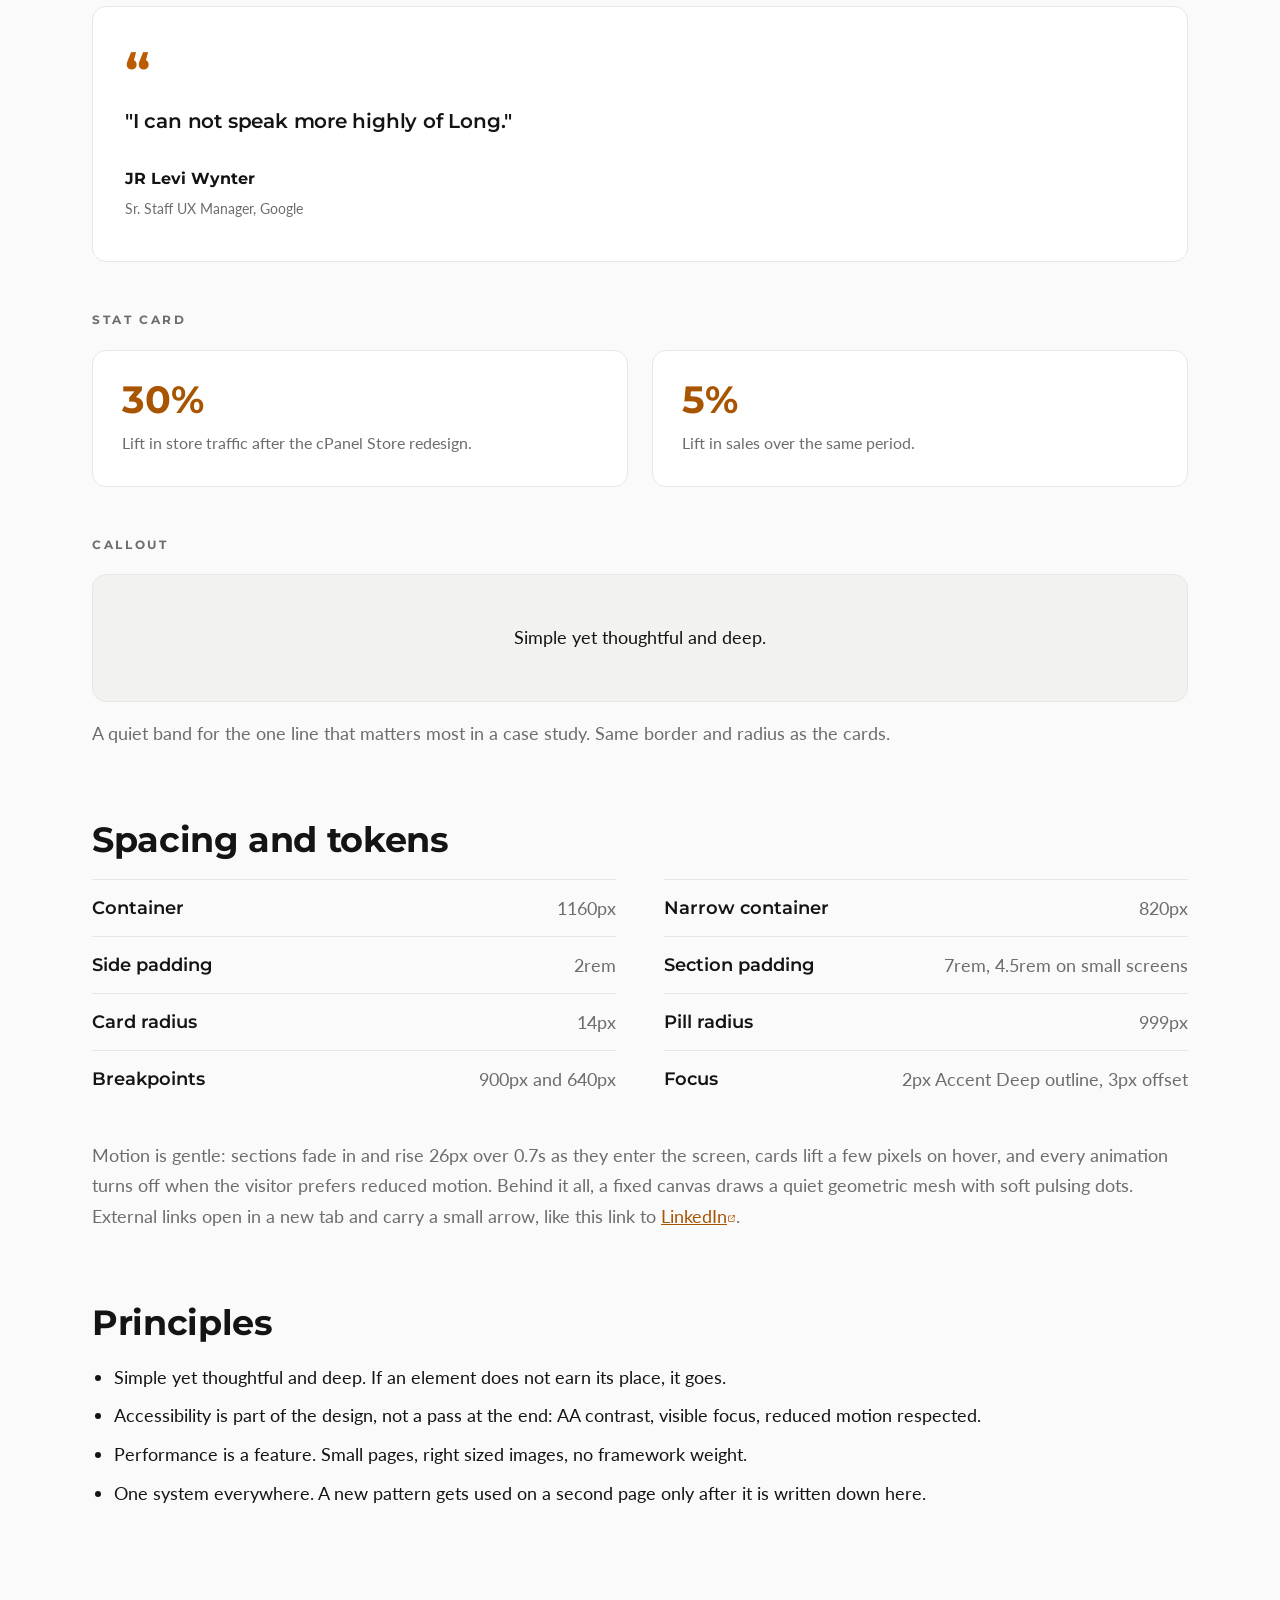
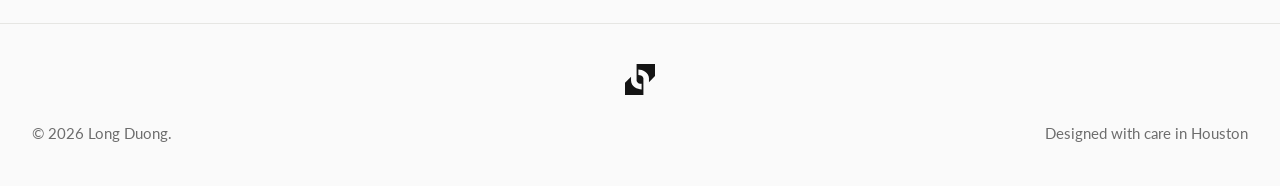
==== commit d783b201: "Brand link color: case-body links use accent (CSS v57)" ====
--- a/design/index.html
+++ b/design/index.html
@@ -43,7 +43,7 @@
     y=l.getElementsByTagName(r)[0];y.parentNode.insertBefore(t,y);
   })(window, document, "clarity", "script", "u0vo263eke");
 </script>
-<link rel="stylesheet" href="../styles.css?v=56">
+<link rel="stylesheet" href="../styles.css?v=57">
 <style>
   .ds-sub { font-family: var(--display); font-size: 1.35rem; font-weight: 600; margin: 2.8rem 0 1.2rem; }
   .ds-note { color: var(--muted); margin-bottom: 1.2rem; }
--- a/styles.css
+++ b/styles.css
@@ -358,6 +358,8 @@
 .case-body p { margin-bottom: 1.2rem; }
 .case-body ul { margin: 0 0 1.2rem 1.4rem; }
 .case-body li { margin-bottom: 0.5rem; }
+.case-body p a { color: var(--accent-deep); }
+.case-body p a:hover { text-decoration: underline; }
 .case-figure { margin: 2.2rem 0 2.8rem; }
 .case-figure img { width: 100%; height: auto; display: block; border: 1px solid var(--line); border-radius: 14px; }
 .case-figure figcaption { color: var(--muted); font-size: 0.92rem; margin-top: 0.7rem; text-align: center; }
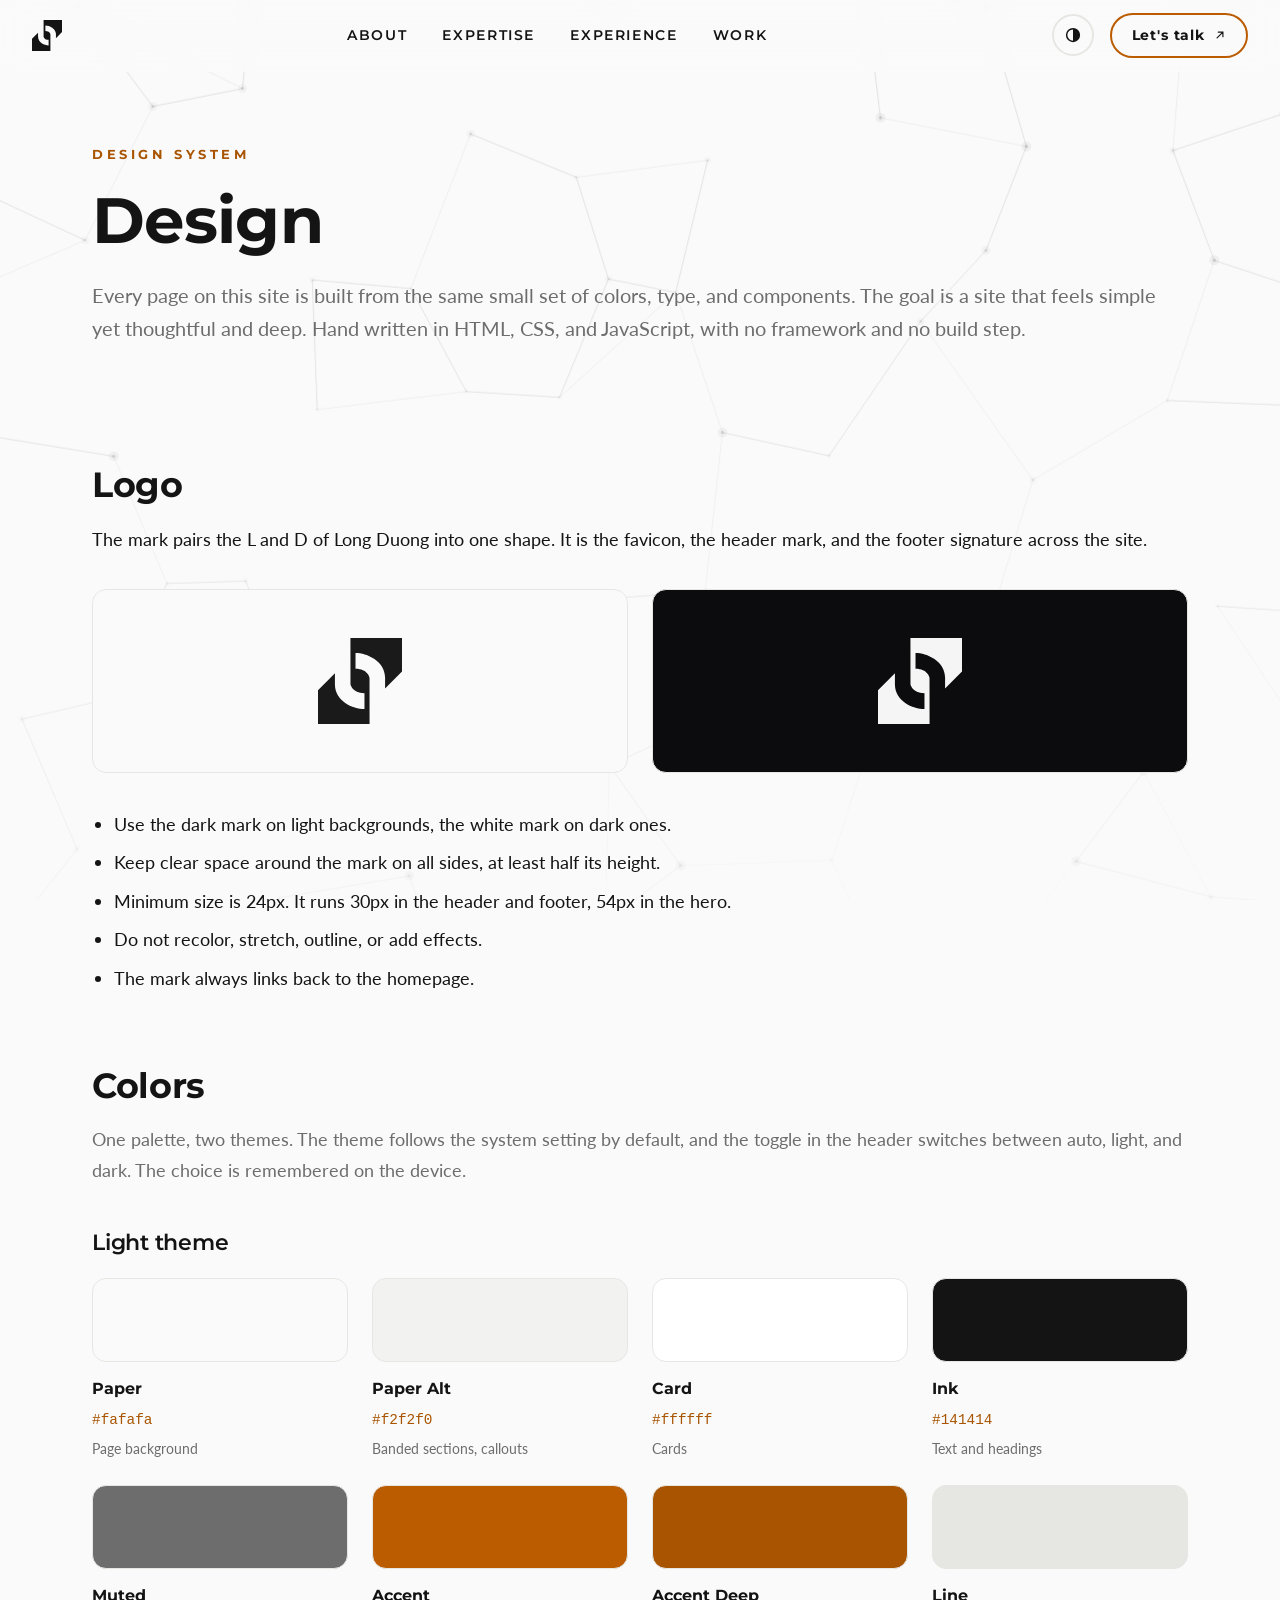
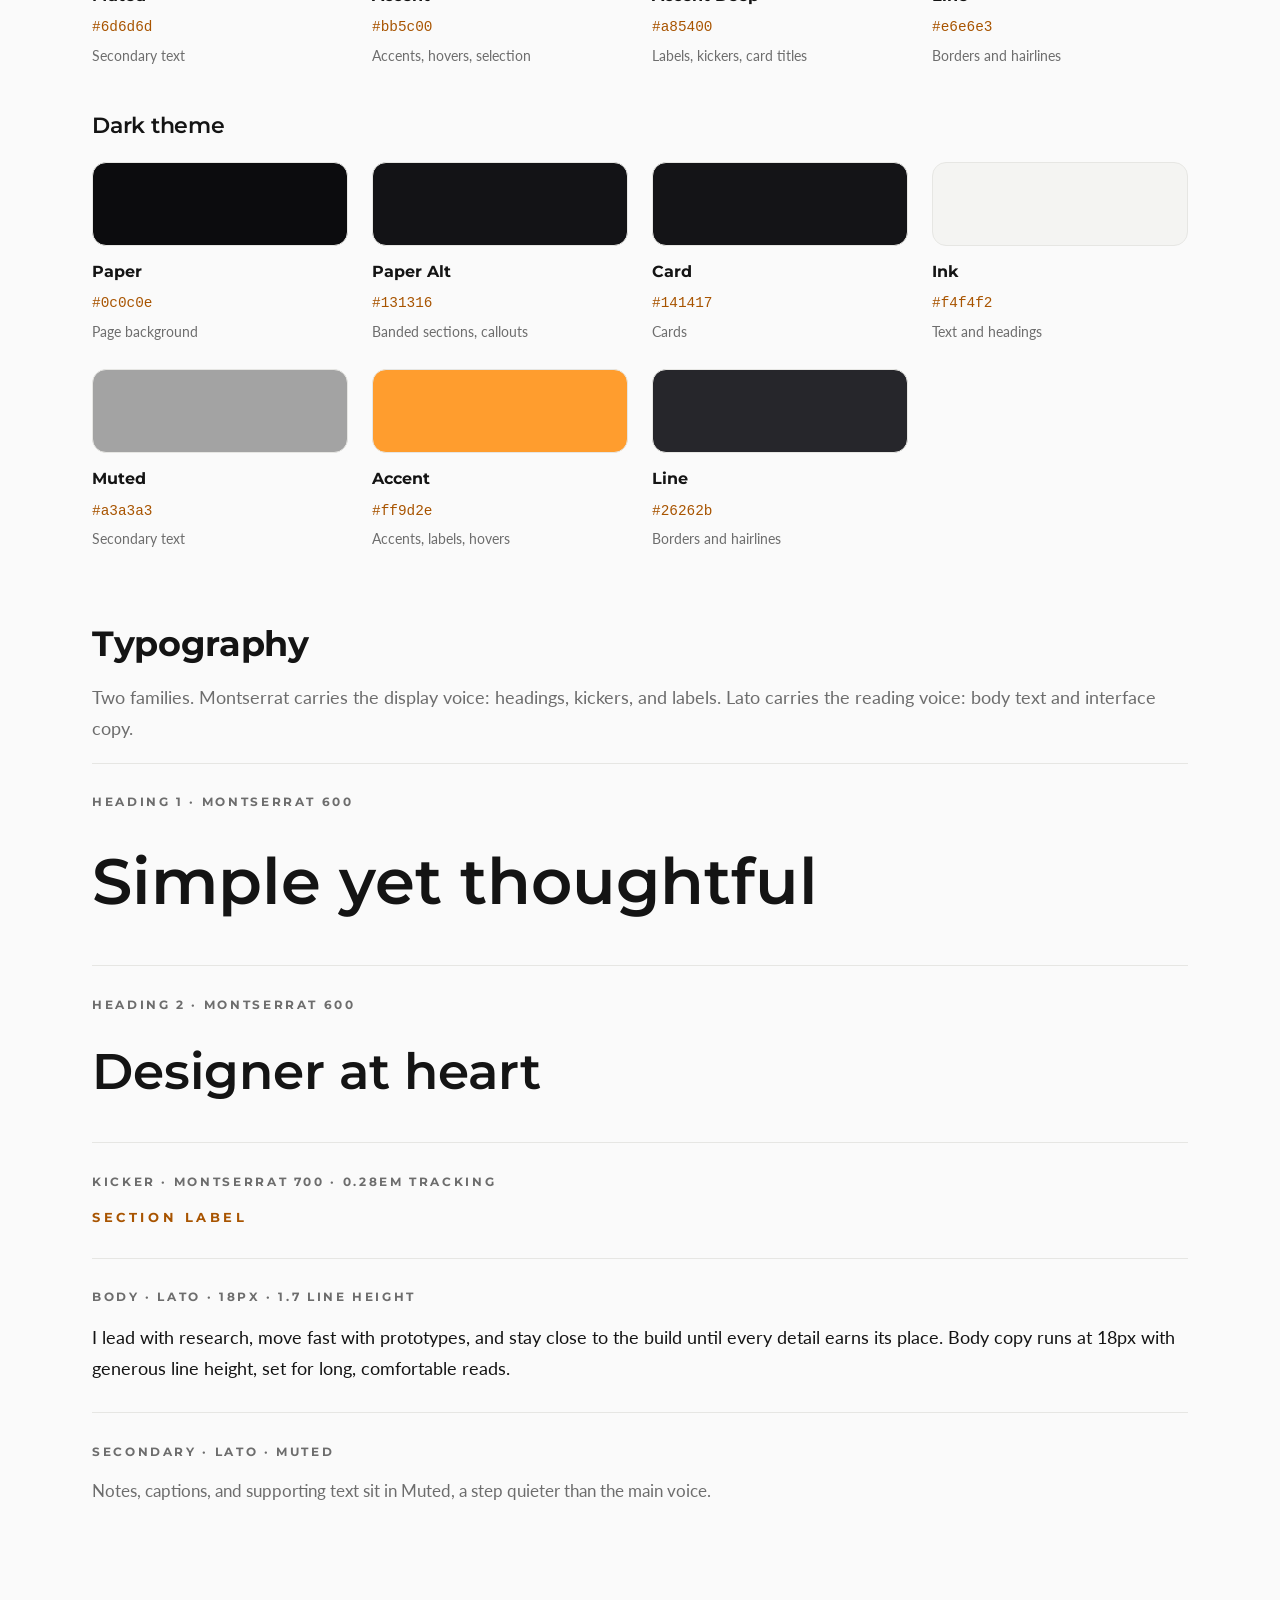
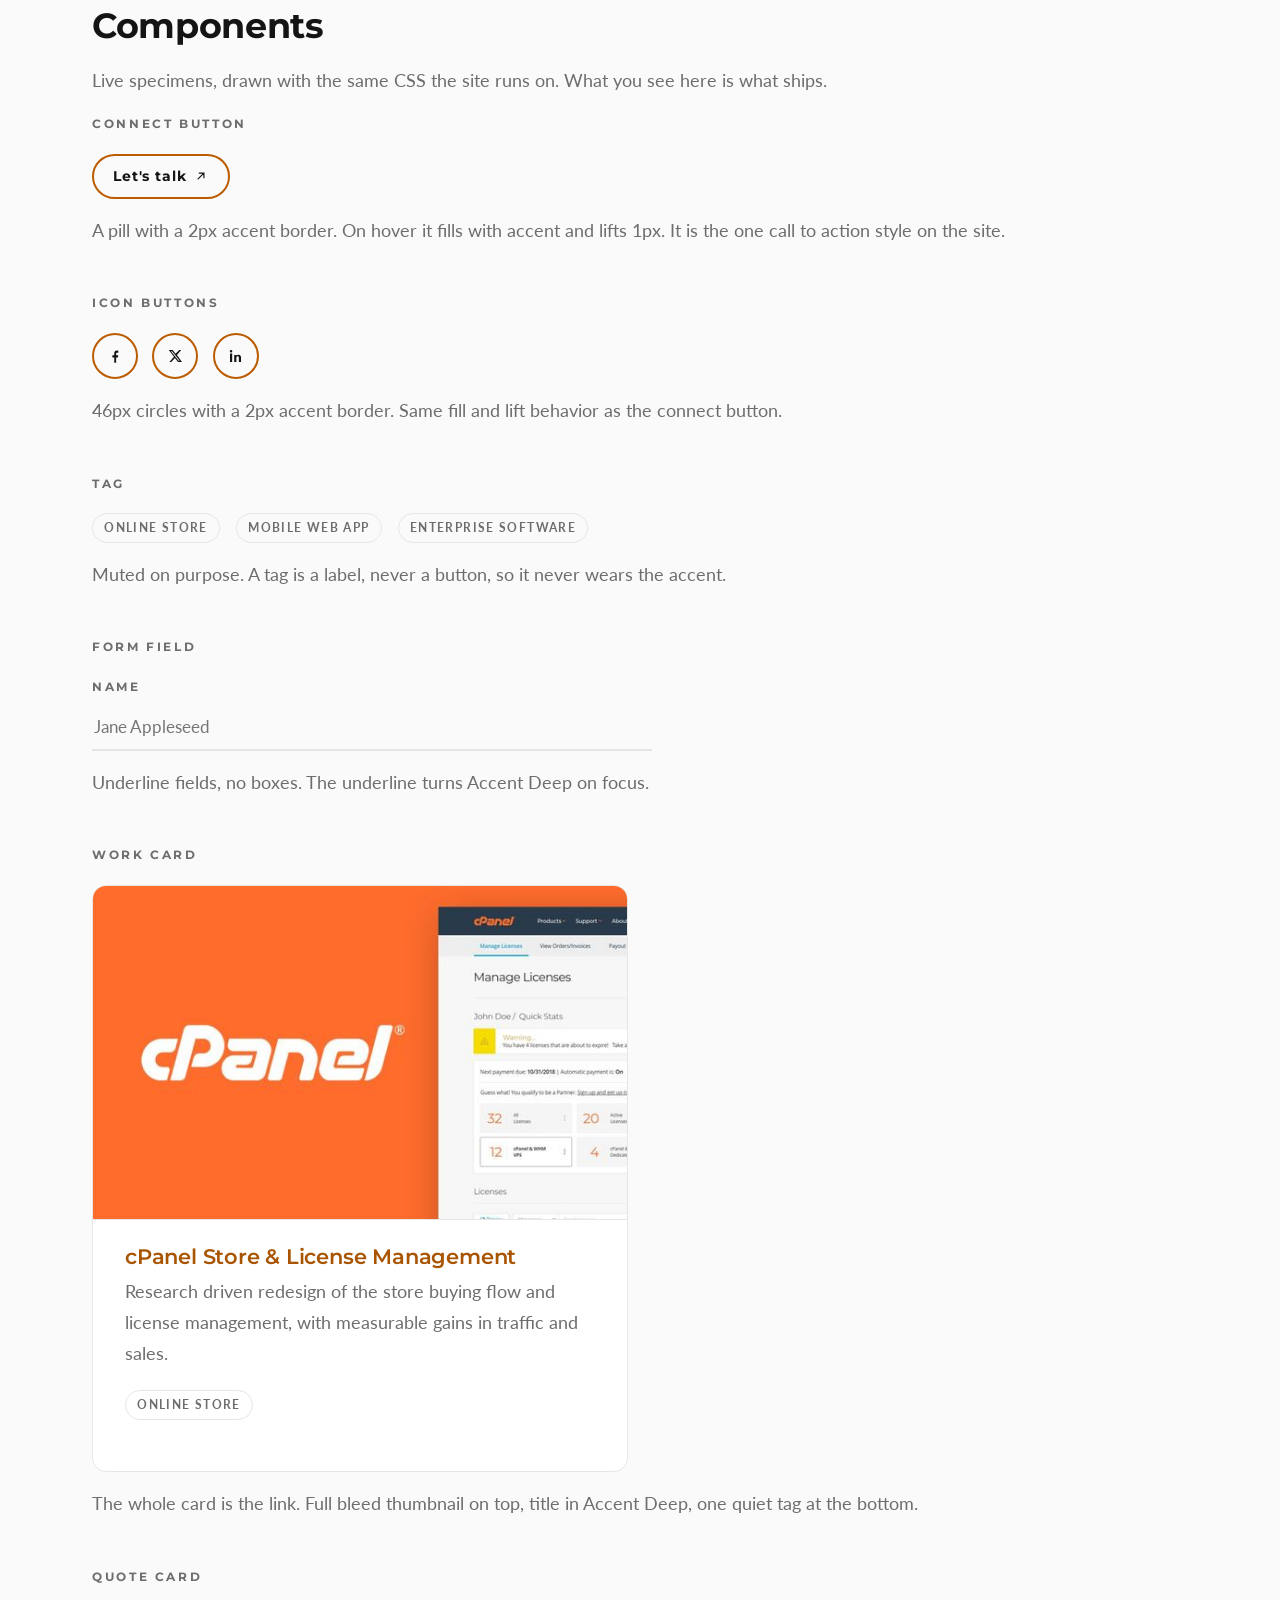
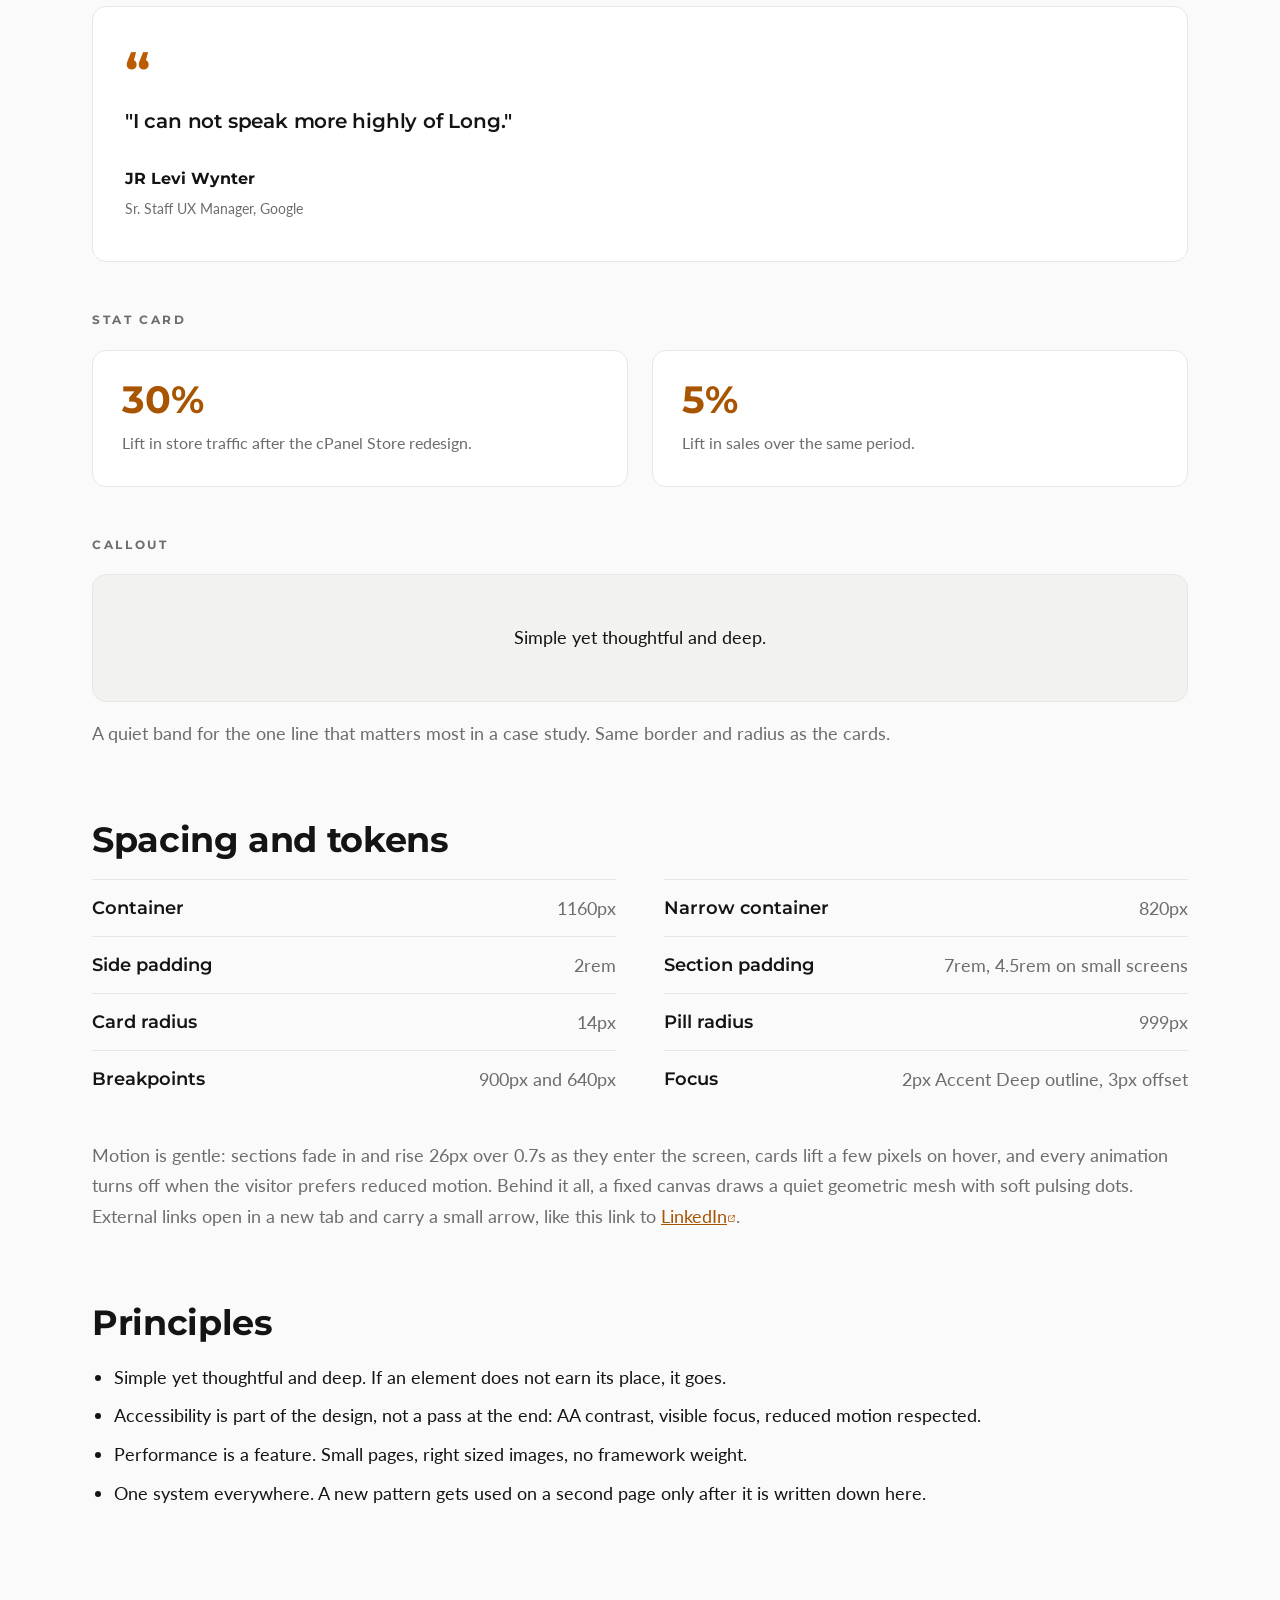
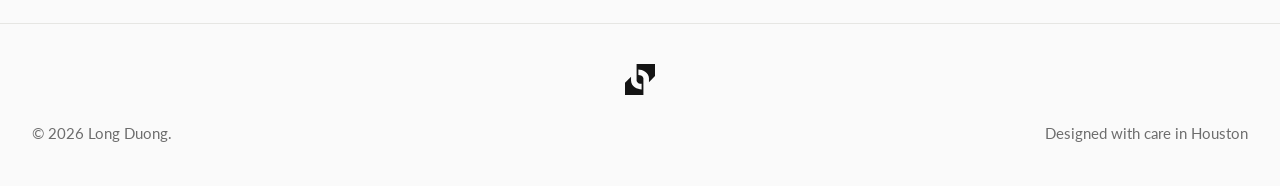
==== commit f41f7ca5: "CSS v58: spacing between Expertise divider and See my work button (batch 1)" ====
--- a/design/index.html
+++ b/design/index.html
@@ -43,7 +43,7 @@
     y=l.getElementsByTagName(r)[0];y.parentNode.insertBefore(t,y);
   })(window, document, "clarity", "script", "u0vo263eke");
 </script>
-<link rel="stylesheet" href="../styles.css?v=57">
+<link rel="stylesheet" href="../styles.css?v=58">
 <style>
   .ds-sub { font-family: var(--display); font-size: 1.35rem; font-weight: 600; margin: 2.8rem 0 1.2rem; }
   .ds-note { color: var(--muted); margin-bottom: 1.2rem; }
--- a/styles.css
+++ b/styles.css
@@ -266,6 +266,7 @@
   transition: padding 0.25s ease;
 }
 .expert-list li:hover { padding-left: 0.6rem; }
+.expert-list + .btn-connect { margin-top: 2rem; }
 .expert-list .num {
   font-family: var(--display); font-weight: 300; font-size: 1rem;
   color: var(--accent-deep); letter-spacing: 0.1em; padding-top: 0.35rem;
